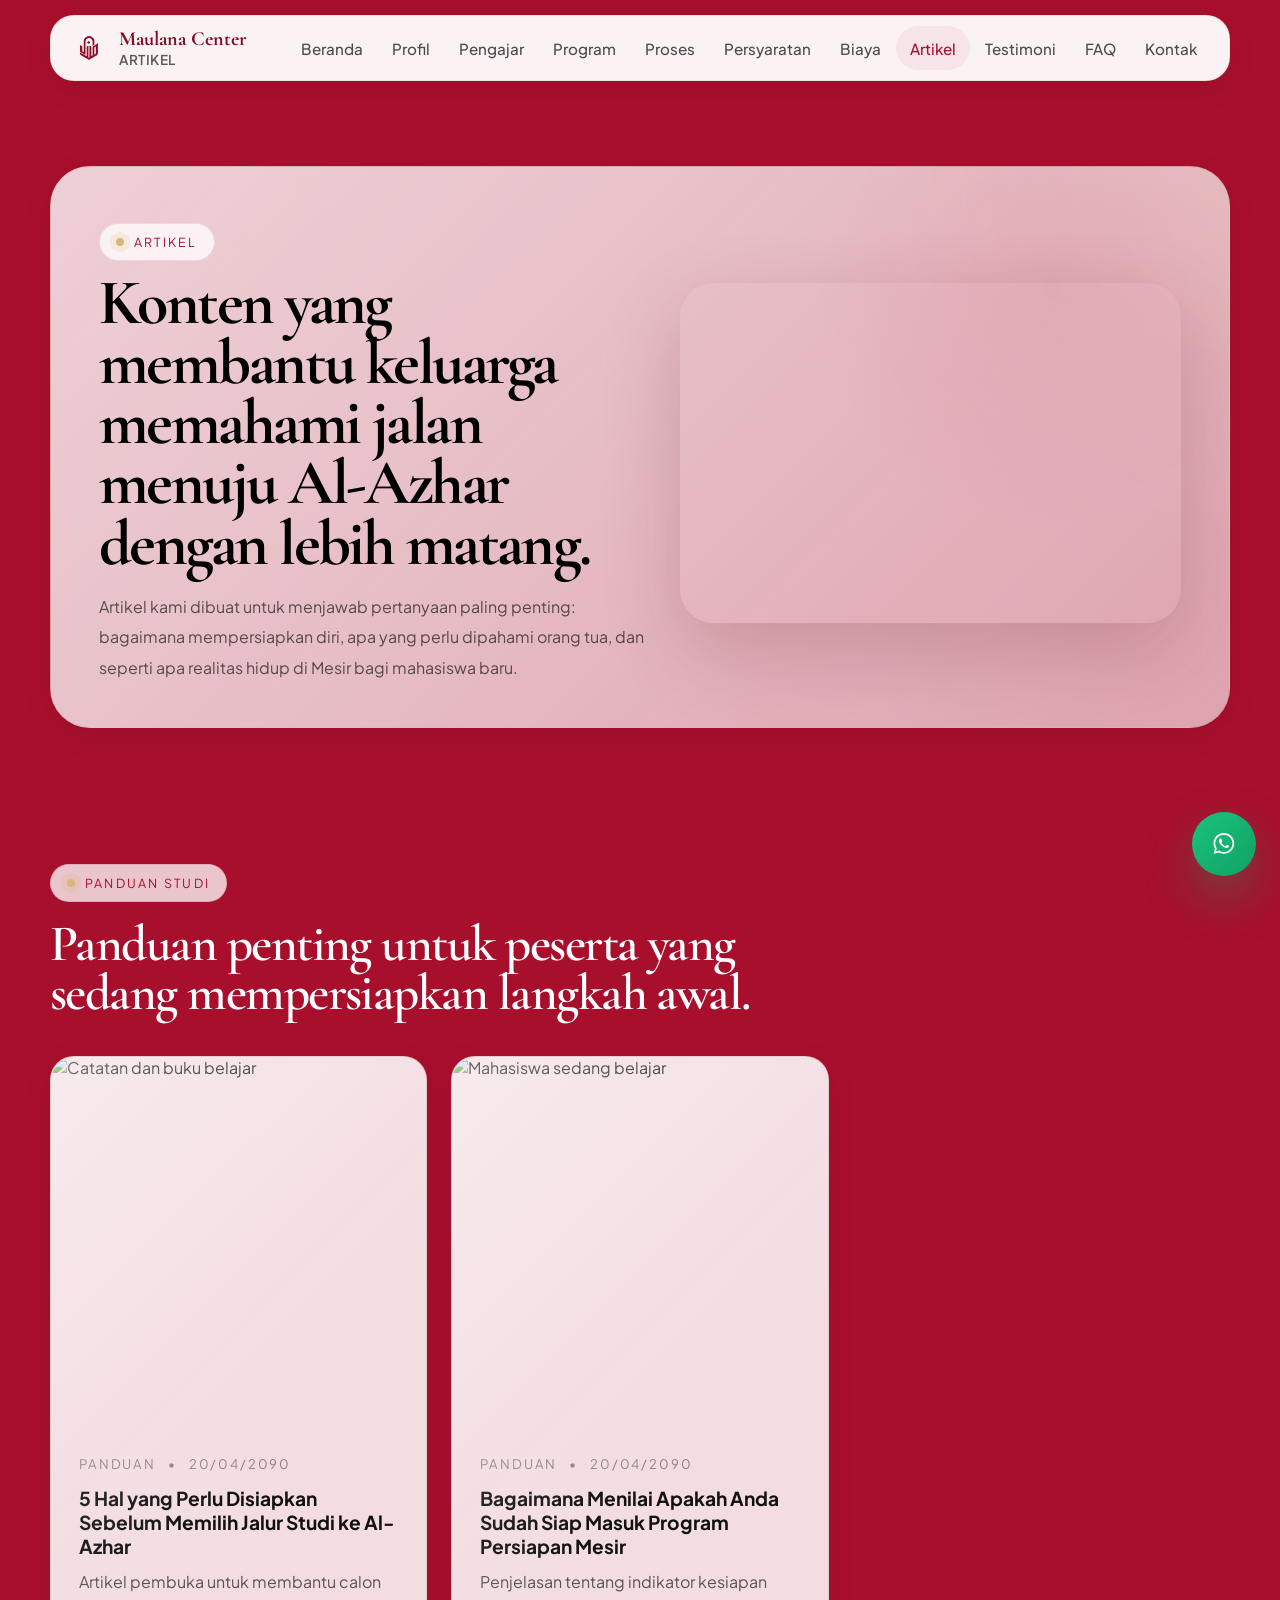
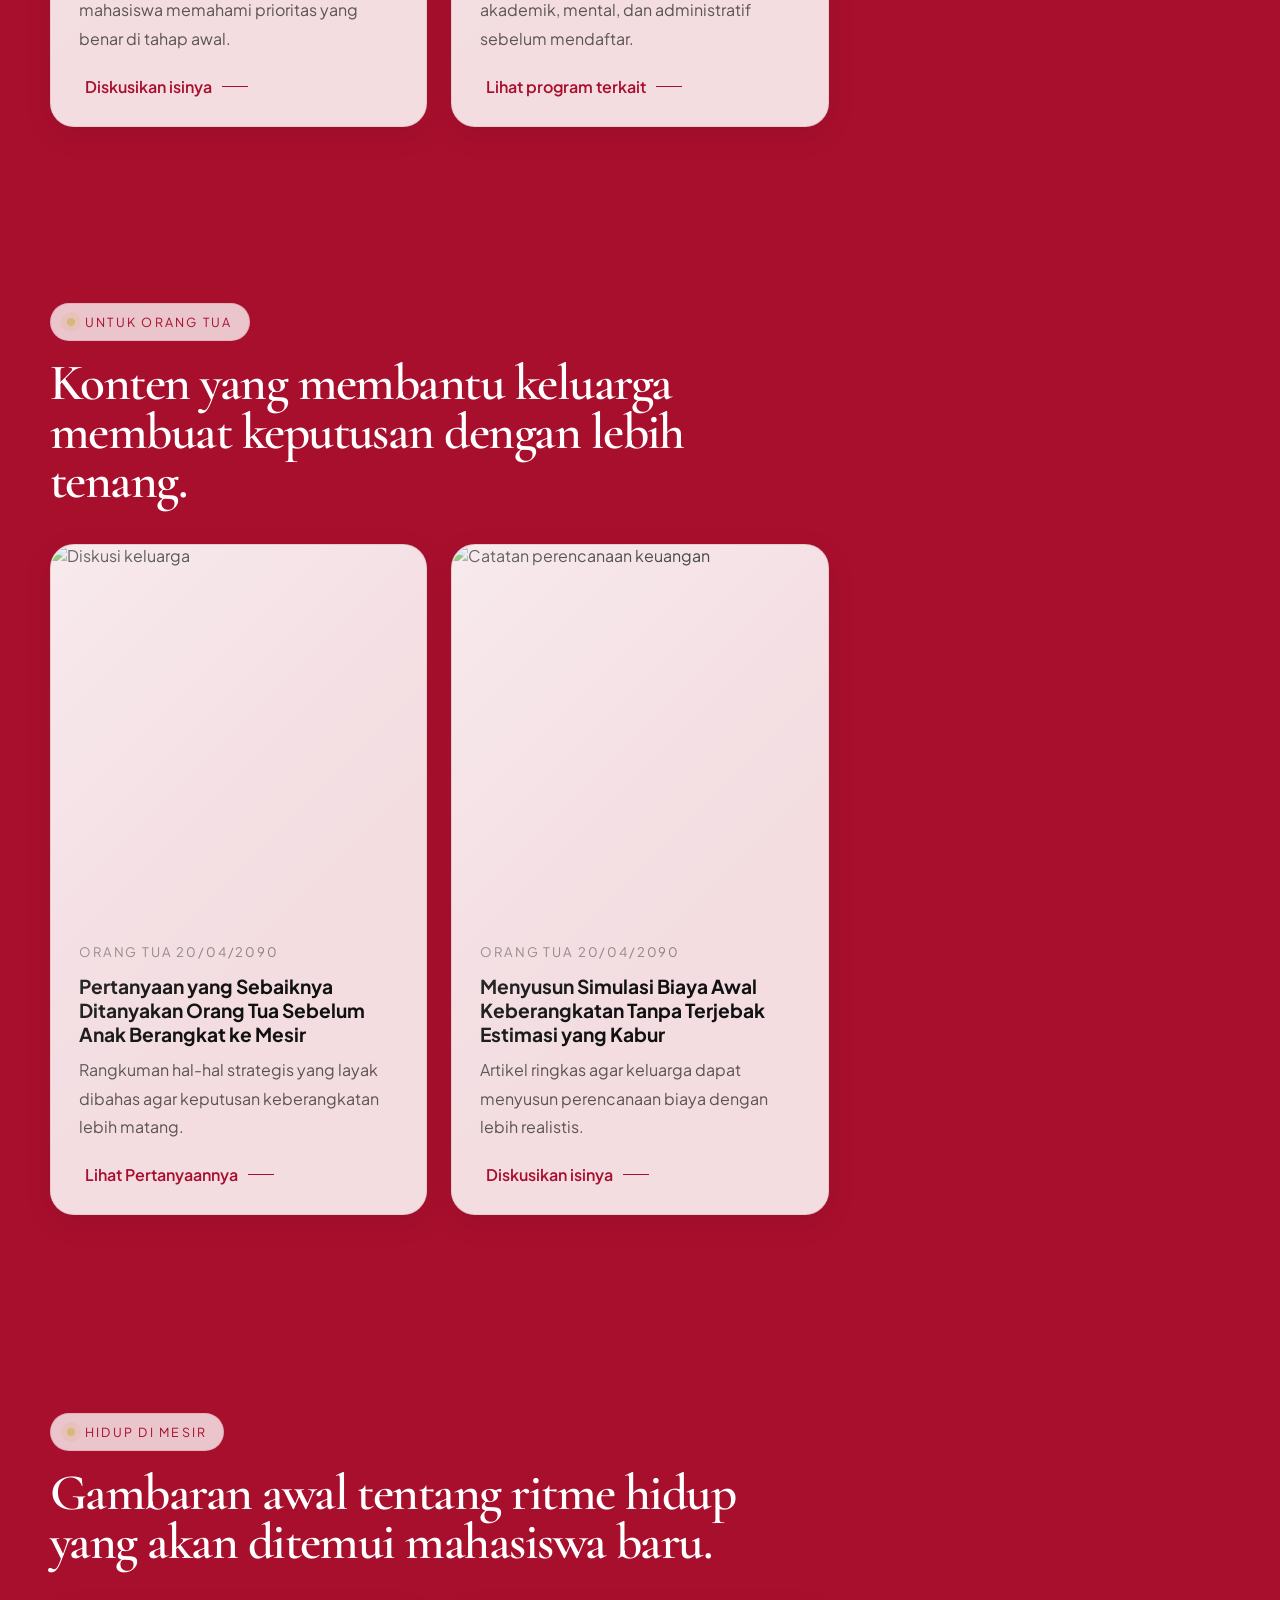
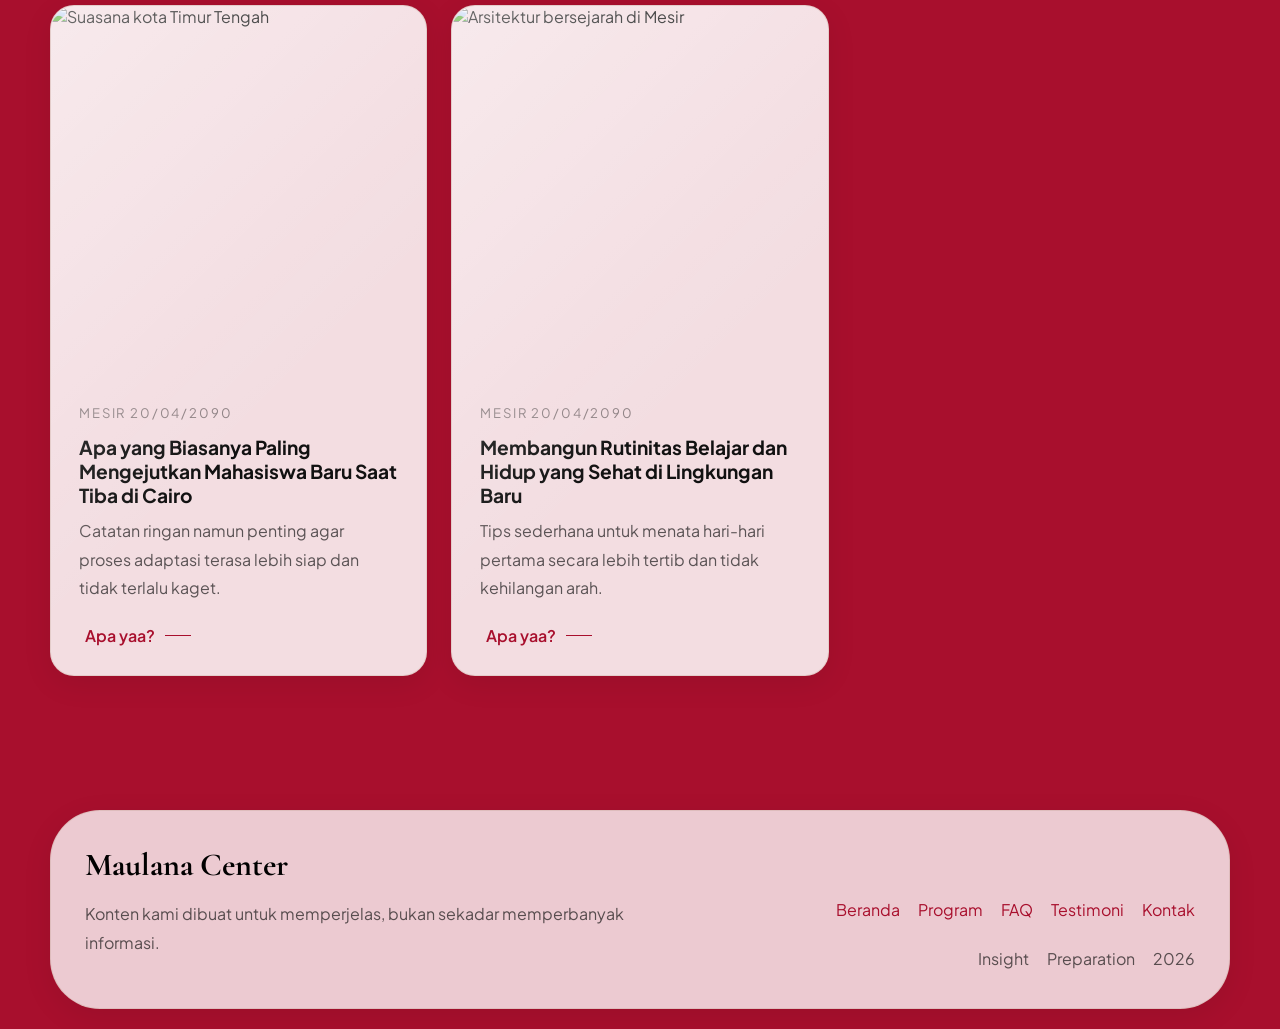
==== artikel/index.html @ cfd9fde7 "Add files via upload" ====
<!DOCTYPE html>
<html lang="id">

<head>
  <meta charset="UTF-8" />
  <meta name="viewport" content="width=device-width, initial-scale=1.0" />

  <base href="../" />

  <title>Artikel | Maulana Center</title>
  <meta property="og:image" content="https://maulanacenter.web.id/aset/ogimage.png">

  <link rel="icon" type="image/png" href="https://maulanacenter.web.id/favicon.png">

  <link rel="preconnect" href="https://fonts.googleapis.com" />
  <link rel="preconnect" href="https://fonts.gstatic.com" crossorigin />

  <link
    href="https://fonts.googleapis.com/css2?family=Cormorant+Garamond:wght@500;600;700&amp;family=Plus+Jakarta+Sans:wght@400;500;600;700;800&amp;display=swap"
    rel="stylesheet" />
  <link rel="stylesheet" href="style.css" />

  <script src="script.js" defer></script>
</head>

<body class="is-loading">

  <div class="ambient-grid" aria-hidden="true"></div>

  <div class="page-wrap">
    <div data-navbar></div>
    <main>
      <section class="page-hero">
        <div class="page-hero-panel scroll-reveal"
          style="--page-hero-image: url('https://images.unsplash.com/photo-1516979187457-637abb4f9353?auto=format&amp;fit=crop&amp;w=1600&amp;q=80');">
          <div class="page-hero-grid">
            <div class="page-hero-copy">
              <span class="section-label">Artikel</span>
              <h1>Konten yang membantu keluarga memahami jalan menuju Al-Azhar dengan lebih matang.</h1>
              <p>
                Artikel kami dibuat untuk menjawab pertanyaan paling penting: bagaimana mempersiapkan diri, apa yang
                perlu dipahami orang tua, dan seperti apa realitas hidup di Mesir bagi mahasiswa baru.
              </p>
            </div>
            <div class="page-hero-visual"></div>
          </div>
        </div>
      </section>

      <section class="section section--compact" id="panduan">
        <div class="container">
          <div class="section-head scroll-reveal">
            <span class="section-label">Panduan Studi</span>
            <h2>Panduan penting untuk peserta yang sedang mempersiapkan langkah awal.</h2>
          </div>
          <div class="article-grid">




            <!-- Kartu Artikel 1 -->
            <article class="article-card scroll-reveal">
              <div class="article-cover">
                <img
                  src="https://images.unsplash.com/photo-1455390582262-044cdead277a?auto=format&amp;fit=crop&amp;w=1200&amp;q=80"
                  alt="Catatan dan buku belajar" loading="eager" decoding="async" />
              </div>
              <div class="article-meta"><span>Panduan</span><span>&bull;</span><span>20/04/2090</span></div>
              <h3>5 Hal yang Perlu Disiapkan Sebelum Memilih Jalur Studi ke Al-Azhar</h3>
              <p>Artikel pembuka untuk membantu calon mahasiswa memahami prioritas yang benar di tahap awal.</p>
              <button class="button-inline modal-trigger" data-target="modal-1">Diskusikan isinya</button>
            </article>


            <div class="modal-overlay" id="modal-1" aria-hidden="true">
              <div class="modal-container">
                <!-- SVG Icon membuat presisi X menjadi sempurna di tengah -->
                <button class="modal-close" aria-label="Tutup">
                  <svg viewBox="0 0 24 24" fill="none" stroke="currentColor" stroke-linecap="round"
                    stroke-linejoin="round">
                    <line x1="18" y1="6" x2="6" y2="18"></line>
                    <line x1="6" y1="6" x2="18" y2="18"></line>
                  </svg>
                </button>

                <div class="modal-body">
                  <!-- Container untuk mencegah overlap antara tombol close dan teks -->
                  <div style="padding-right: 48px; margin-bottom: 24px;">
                    <div class="article-meta"
                      style="color: var(--color-primary); margin-bottom: 8px; font-weight: 600;">
                      <span>Artikel 1</span><span>&bull;</span><span>20/04/2090</span>
                    </div>
                    <h2 style="margin: 0; line-height: 1.2;">5 Hal yang Perlu Disiapkan Sebelum Memilih Jalur Studi ke
                      Al-Azhar</h2>
                  </div>

                  <img
                    src="https://images.unsplash.com/photo-1455390582262-044cdead277a?auto=format&fit=crop&w=1200&q=80"
                    alt="Catatan belajar" />

                  <div class="modal-content-text">
                    <p>Di sini kamu bisa menuliskan isi lengkap atau full dari artikel pertama. Penjelasan mendetail
                      tentang
                      prioritas awal, dokumen yang dibutuhkan, dan kesiapan mental bisa dijabarkan dalam beberapa
                      paragraf.</p>
                    <p>Tambahkan paragraf kedua atau elemen lain seperti list (bullet points) jika artikelnya panjang
                      agar pembaca
                      lebih mudah memahaminya. Di sini kamu bisa menuliskan isi lengkap atau full dari artikel pertama.
                      Penjelasan
                      mendetail tentang
                      prioritas awal, dokumen yang dibutuhkan, dan kesiapan mental bisa dijabarkan dalam beberapa
                      paragraf.Di sini
                      kamu bisa menuliskan isi lengkap atau full dari artikel pertama. Penjelasan mendetail tentang
                      prioritas awal, dokumen yang dibutuhkan, dan kesiapan mental bisa dijabarkan dalam beberapa
                      paragraf.Di sini
                      kamu bisa menuliskan isi lengkap atau full dari artikel pertama. Penjelasan mendetail tentang
                      prioritas awal, dokumen yang dibutuhkan, dan kesiapan mental bisa dijabarkan dalam beberapa
                      paragraf.</p>
                    <p>Tambahan teks panjang agar modal bisa discroll dan membuktikan tombol close tetap di tempatnya.
                      Lorem ipsum dolor sit amet, consectetur adipiscing elit. Aliquam nec efficitur turpis. Fusce eget
                      lacus blandit, efficitur sapien ut, malesuada lorem. Suspendisse eleifend id tellus eu
                      pellentesque. Praesent feugiat accumsan hendrerit.</p>
                    <p>Pellentesque id nunc sit amet dui maximus varius sit amet non lorem. Fusce eleifend felis et nunc
                      viverra, vitae sodales felis vestibulum. Ut rhoncus purus est, ut bibendum est dignissim in. Donec
                      vulputate tortor in justo volutpat euismod. Aliquam sit amet quam ex.</p>
                  </div>
                </div>
              </div>
            </div>
            <!-- Penutup Artikel 1 -->

            <!-- Artikel 2 -->
            <article class="article-card scroll-reveal">
              <div class="article-cover">
                <img
                  src="https://images.unsplash.com/photo-1503676260728-1c00da094a0b?auto=format&amp;fit=crop&amp;w=1200&amp;q=80"
                  alt="Mahasiswa sedang belajar" loading="lazy" decoding="async" />
              </div>
              <div class="article-meta"><span>Panduan</span><span>&bull;</span><span>20/04/2090</span></div>
              <h3>Bagaimana Menilai Apakah Anda Sudah Siap Masuk Program Persiapan Mesir</h3>
              <p>Penjelasan tentang indikator kesiapan akademik, mental, dan administratif sebelum mendaftar.</p>
              <button class="button-inline modal-trigger" data-target="modal-2">Lihat program terkait</button>
            </article>

            <!-- Popup/Modal diletakkan tepat setelah </article> sesuai instruksi -->
            <div class="modal-overlay" id="modal-2" aria-hidden="true">
              <div class="modal-container">
                <!-- SVG Icon -->
                <button class="modal-close" aria-label="Tutup">
                  <svg viewBox="0 0 24 24" fill="none" stroke="currentColor" stroke-linecap="round"
                    stroke-linejoin="round">
                    <line x1="18" y1="6" x2="6" y2="18"></line>
                    <line x1="6" y1="6" x2="18" y2="18"></line>
                  </svg>
                </button>
                <div class="modal-body">
                  <div style="padding-right: 48px; margin-bottom: 24px;">
                    <div class="article-meta"
                      style="color: var(--color-primary); margin-bottom: 8px; font-weight: 600;">
                      <span>Artikel 2</span><span>&bull;</span><span>20/04/2090</span>
                    </div>
                    <h2 style="margin: 0; line-height: 1.2;">Bagaimana Menilai Apakah Anda Sudah Siap Masuk Program
                      Persiapan Mesir</h2>
                  </div>

                  <img
                    src="https://images.unsplash.com/photo-1503676260728-1c00da094a0b?auto=format&fit=crop&w=1200&q=80"
                    alt="Mahasiswa" />

                  <div class="modal-content-text">
                    <p>Isi artikel lengkap untuk artikel kedua. Jelaskan indikator akademik dan lain-lain di sini.</p>
                  </div>
                </div>
              </div>
            </div>

          </div>
        </div>
      </section>

      <section class="section section--compact" id="orang-tua">
        <div class="container">
          <div class="section-head scroll-reveal">
            <span class="section-label">Untuk Orang Tua</span>
            <h2>Konten yang membantu keluarga membuat keputusan dengan lebih tenang.</h2>
          </div>
          <div class="article-grid">
            <article class="article-card scroll-reveal">
              <div class="article-cover">
                <img
                  src="https://images.unsplash.com/photo-1517048676732-d65bc937f952?auto=format&amp;fit=crop&amp;w=1200&amp;q=80"
                  alt="Diskusi keluarga" loading="lazy" decoding="async" />
              </div>
              <div class="article-meta"><span>Orang Tua 20/04/2090</span><span></span><span></span></div>
              <h3>Pertanyaan yang Sebaiknya Ditanyakan Orang Tua Sebelum Anak Berangkat ke Mesir</h3>
              <p>Rangkuman hal-hal strategis yang layak dibahas agar keputusan keberangkatan lebih matang.</p>
              <button class="button-inline modal-trigger" data-target="modal-3">Lihat Pertanyaannya</button>
            </article>

            <div class="modal-overlay" id="modal-3" aria-hidden="true">
              <div class="modal-container">
                <!-- SVG Icon membuat presisi X menjadi sempurna di tengah -->
                <button class="modal-close" aria-label="Tutup">
                  <svg viewBox="0 0 24 24" fill="none" stroke="currentColor" stroke-linecap="round"
                    stroke-linejoin="round">
                    <line x1="18" y1="6" x2="6" y2="18"></line>
                    <line x1="6" y1="6" x2="18" y2="18"></line>
                  </svg>
                </button>

                <div class="modal-body">
                  <!-- Container untuk mencegah overlap antara tombol close dan teks -->
                  <div style="padding-right: 48px; margin-bottom: 24px;">
                    <div class="article-meta"
                      style="color: var(--color-primary); margin-bottom: 8px; font-weight: 600;">
                      <span>Artikel 3</span><span>&bull;</span><span>20/04/2090</span>
                    </div>
                    <h2 style="margin: 0; line-height: 1.2;">5 Hal yang Perlu Disiapkan Sebelum Memilih Jalur Studi ke
                      Al-Azhar</h2>
                  </div>

                  <img
                    src="https://images.unsplash.com/photo-1455390582262-044cdead277a?auto=format&fit=crop&w=1200&q=80"
                    alt="Catatan belajar" />

                  <div class="modal-content-text">
                    <p>Di sini kamu bisa menuliskan isi lengkap atau full dari artikel pertama. Penjelasan mendetail
                      tentang
                      prioritas awal, dokumen yang dibutuhkan, dan kesiapan mental bisa dijabarkan dalam beberapa
                      paragraf.</p>
                    <p>Tambahkan paragraf kedua atau elemen lain seperti list (bullet points) jika artikelnya panjang
                      agar pembaca
                      lebih mudah memahaminya. Di sini kamu bisa menuliskan isi lengkap atau full dari artikel pertama.
                      Penjelasan
                      mendetail tentang
                      prioritas awal, dokumen yang dibutuhkan, dan kesiapan mental bisa dijabarkan dalam beberapa
                      paragraf.Di sini
                      kamu bisa menuliskan isi lengkap atau full dari artikel pertama. Penjelasan mendetail tentang
                      prioritas awal, dokumen yang dibutuhkan, dan kesiapan mental bisa dijabarkan dalam beberapa
                      paragraf.Di sini
                      kamu bisa menuliskan isi lengkap atau full dari artikel pertama. Penjelasan mendetail tentang
                      prioritas awal, dokumen yang dibutuhkan, dan kesiapan mental bisa dijabarkan dalam beberapa
                      paragraf.</p>
                    <p>Tambahan teks panjang agar modal bisa discroll dan membuktikan tombol close tetap di tempatnya.
                      Lorem ipsum dolor sit amet, consectetur adipiscing elit. Aliquam nec efficitur turpis. Fusce eget
                      lacus blandit, efficitur sapien ut, malesuada lorem. Suspendisse eleifend id tellus eu
                      pellentesque. Praesent feugiat accumsan hendrerit.</p>
                    <p>Pellentesque id nunc sit amet dui maximus varius sit amet non lorem. Fusce eleifend felis et nunc
                      viverra, vitae sodales felis vestibulum. Ut rhoncus purus est, ut bibendum est dignissim in. Donec
                      vulputate tortor in justo volutpat euismod. Aliquam sit amet quam ex.</p>
                  </div>
                </div>
              </div>
            </div>
            <!-- Penutup Artikel 3 -->


            <!-- Artikel 4 -->
            <article class="article-card scroll-reveal">
              <div class="article-cover">
                <img
                  src="https://images.unsplash.com/photo-1517457373958-b7bdd4587205?auto=format&amp;fit=crop&amp;w=1200&amp;q=80"
                  alt="Catatan perencanaan keuangan" loading="lazy" decoding="async" />
              </div>
              <div class="article-meta"><span>Orang Tua 20/04/2090</span><span></span><span></span></div>
              <h3>Menyusun Simulasi Biaya Awal Keberangkatan Tanpa Terjebak Estimasi yang Kabur</h3>
              <p>Artikel ringkas agar keluarga dapat menyusun perencanaan biaya dengan lebih realistis.</p>
              <button class="button-inline modal-trigger" data-target="modal-4">Diskusikan isinya</button>
            </article>
            <div class="modal-overlay" id="modal-4" aria-hidden="true">
              <div class="modal-container">
                <!-- SVG Icon membuat presisi X menjadi sempurna di tengah -->
                <button class="modal-close" aria-label="Tutup">
                  <svg viewBox="0 0 24 24" fill="none" stroke="currentColor" stroke-linecap="round"
                    stroke-linejoin="round">
                    <line x1="18" y1="6" x2="6" y2="18"></line>
                    <line x1="6" y1="6" x2="18" y2="18"></line>
                  </svg>
                </button>

                <div class="modal-body">
                  <!-- Container untuk mencegah overlap antara tombol close dan teks -->
                  <div style="padding-right: 48px; margin-bottom: 24px;">
                    <div class="article-meta"
                      style="color: var(--color-primary); margin-bottom: 8px; font-weight: 600;">
                      <span>Artikel 4</span><span>&bull;</span><span>20/04/2090</span>
                    </div>
                    <h2 style="margin: 0; line-height: 1.2;">5 Hal yang Perlu Disiapkan Sebelum Memilih Jalur Studi ke
                      Al-Azhar</h2>
                  </div>

                  <img
                    src="https://images.unsplash.com/photo-1455390582262-044cdead277a?auto=format&fit=crop&w=1200&q=80"
                    alt="Catatan belajar" />

                  <div class="modal-content-text">
                    <p>Di sini kamu bisa menuliskan isi lengkap atau full dari artikel pertama. Penjelasan mendetail
                      tentang
                      prioritas awal, dokumen yang dibutuhkan, dan kesiapan mental bisa dijabarkan dalam beberapa
                      paragraf.</p>
                    <p>Tambahkan paragraf kedua atau elemen lain seperti list (bullet points) jika artikelnya panjang
                      agar pembaca
                      lebih mudah memahaminya. Di sini kamu bisa menuliskan isi lengkap atau full dari artikel pertama.
                      Penjelasan
                      mendetail tentang
                      prioritas awal, dokumen yang dibutuhkan, dan kesiapan mental bisa dijabarkan dalam beberapa
                      paragraf.Di sini
                      kamu bisa menuliskan isi lengkap atau full dari artikel pertama. Penjelasan mendetail tentang
                      prioritas awal, dokumen yang dibutuhkan, dan kesiapan mental bisa dijabarkan dalam beberapa
                      paragraf.Di sini
                      kamu bisa menuliskan isi lengkap atau full dari artikel pertama. Penjelasan mendetail tentang
                      prioritas awal, dokumen yang dibutuhkan, dan kesiapan mental bisa dijabarkan dalam beberapa
                      paragraf.</p>
                    <p>Tambahan teks panjang agar modal bisa discroll dan membuktikan tombol close tetap di tempatnya.
                      Lorem ipsum dolor sit amet, consectetur adipiscing elit. Aliquam nec efficitur turpis. Fusce eget
                      lacus blandit, efficitur sapien ut, malesuada lorem. Suspendisse eleifend id tellus eu
                      pellentesque. Praesent feugiat accumsan hendrerit.</p>
                    <p>Pellentesque id nunc sit amet dui maximus varius sit amet non lorem. Fusce eleifend felis et nunc
                      viverra, vitae sodales felis vestibulum. Ut rhoncus purus est, ut bibendum est dignissim in. Donec
                      vulputate tortor in justo volutpat euismod. Aliquam sit amet quam ex.</p>
                  </div>
                </div>
              </div>
            </div>

            <!-- Penutup Artikel 4 -->

          </div>
        </div>
      </section>

      <section class="section" id="mesir">
        <div class="container">
          <div class="section-head scroll-reveal">
            <span class="section-label">Hidup di Mesir</span>
            <h2>Gambaran awal tentang ritme hidup yang akan ditemui mahasiswa baru.</h2>
          </div>
          <div class="article-grid">
            <article class="article-card scroll-reveal">
              <div class="article-cover">
                <img
                  src="https://images.unsplash.com/photo-1500530855697-b586d89ba3ee?auto=format&amp;fit=crop&amp;w=1200&amp;q=80"
                  alt="Suasana kota Timur Tengah" loading="lazy" decoding="async" />
              </div>
              <div class="article-meta"><span>Mesir 20/04/2090</span><span></span><span></span></div>
              <h3>Apa yang Biasanya Paling Mengejutkan Mahasiswa Baru Saat Tiba di Cairo</h3>
              <p>Catatan ringan namun penting agar proses adaptasi terasa lebih siap dan tidak terlalu kaget.</p>
              <button class="button-inline modal-trigger" data-target="modal-5">Apa yaa?</button>
            </article>
            <div class="modal-overlay" id="modal-5" aria-hidden="true">
              <div class="modal-container">
                <!-- SVG Icon membuat presisi X menjadi sempurna di tengah -->
                <button class="modal-close" aria-label="Tutup">
                  <svg viewBox="0 0 24 24" fill="none" stroke="currentColor" stroke-linecap="round"
                    stroke-linejoin="round">
                    <line x1="18" y1="6" x2="6" y2="18"></line>
                    <line x1="6" y1="6" x2="18" y2="18"></line>
                  </svg>
                </button>

                <div class="modal-body">
                  <!-- Container untuk mencegah overlap antara tombol close dan teks -->
                  <div style="padding-right: 48px; margin-bottom: 24px;">
                    <div class="article-meta"
                      style="color: var(--color-primary); margin-bottom: 8px; font-weight: 600;">
                      <span>Artikel 5</span><span>&bull;</span><span>20/04/2090</span>
                    </div>
                    <h2 style="margin: 0; line-height: 1.2;">5 Hal yang Perlu Disiapkan Sebelum Memilih Jalur Studi ke
                      Al-Azhar</h2>
                  </div>

                  <img
                    src="https://images.unsplash.com/photo-1455390582262-044cdead277a?auto=format&fit=crop&w=1200&q=80"
                    alt="Catatan belajar" />

                  <div class="modal-content-text">
                    <p>Di sini kamu bisa menuliskan isi lengkap atau full dari artikel pertama. Penjelasan mendetail
                      tentang
                      prioritas awal, dokumen yang dibutuhkan, dan kesiapan mental bisa dijabarkan dalam beberapa
                      paragraf.</p>
                    <p>Tambahkan paragraf kedua atau elemen lain seperti list (bullet points) jika artikelnya panjang
                      agar pembaca
                      lebih mudah memahaminya. Di sini kamu bisa menuliskan isi lengkap atau full dari artikel pertama.
                      Penjelasan
                      mendetail tentang
                      prioritas awal, dokumen yang dibutuhkan, dan kesiapan mental bisa dijabarkan dalam beberapa
                      paragraf.Di sini
                      kamu bisa menuliskan isi lengkap atau full dari artikel pertama. Penjelasan mendetail tentang
                      prioritas awal, dokumen yang dibutuhkan, dan kesiapan mental bisa dijabarkan dalam beberapa
                      paragraf.Di sini
                      kamu bisa menuliskan isi lengkap atau full dari artikel pertama. Penjelasan mendetail tentang
                      prioritas awal, dokumen yang dibutuhkan, dan kesiapan mental bisa dijabarkan dalam beberapa
                      paragraf.</p>
                    <p>Tambahan teks panjang agar modal bisa discroll dan membuktikan tombol close tetap di tempatnya.
                      Lorem ipsum dolor sit amet, consectetur adipiscing elit. Aliquam nec efficitur turpis. Fusce eget
                      lacus blandit, efficitur sapien ut, malesuada lorem. Suspendisse eleifend id tellus eu
                      pellentesque. Praesent feugiat accumsan hendrerit.</p>
                    <p>Pellentesque id nunc sit amet dui maximus varius sit amet non lorem. Fusce eleifend felis et nunc
                      viverra, vitae sodales felis vestibulum. Ut rhoncus purus est, ut bibendum est dignissim in. Donec
                      vulputate tortor in justo volutpat euismod. Aliquam sit amet quam ex.</p>
                  </div>
                </div>
              </div>
            </div>



            <article class="article-card scroll-reveal">
              <div class="article-cover">
                <img
                  src="https://images.unsplash.com/photo-1516302752625-fcc3c50ae61f?auto=format&amp;fit=crop&amp;w=1200&amp;q=80"
                  alt="Arsitektur bersejarah di Mesir" loading="lazy" decoding="async" />
              </div>
              <div class="article-meta"><span>Mesir 20/04/2090</span><span></span><span></span></div>
              <h3>Membangun Rutinitas Belajar dan Hidup yang Sehat di Lingkungan Baru</h3>
              <p>Tips sederhana untuk menata hari-hari pertama secara lebih tertib dan tidak kehilangan arah.</p>
              <button class="button-inline modal-trigger" data-target="modal-6">Apa yaa?</button>
            </article>
            <div class="modal-overlay" id="modal-6" aria-hidden="true">
              <div class="modal-container">
                <!-- SVG Icon membuat presisi X menjadi sempurna di tengah -->
                <button class="modal-close" aria-label="Tutup">
                  <svg viewBox="0 0 24 24" fill="none" stroke="currentColor" stroke-linecap="round"
                    stroke-linejoin="round">
                    <line x1="18" y1="6" x2="6" y2="18"></line>
                    <line x1="6" y1="6" x2="18" y2="18"></line>
                  </svg>
                </button>

                <div class="modal-body">
                  <!-- Container untuk mencegah overlap antara tombol close dan teks -->
                  <div style="padding-right: 48px; margin-bottom: 24px;">
                    <div class="article-meta"
                      style="color: var(--color-primary); margin-bottom: 8px; font-weight: 600;">
                      <span>Artikel 6</span><span>&bull;</span><span>20/04/2090</span>
                    </div>
                    <h2 style="margin: 0; line-height: 1.2;">5 Hal yang Perlu Disiapkan Sebelum Memilih Jalur Studi ke
                      Al-Azhar</h2>
                  </div>

                  <img
                    src="https://images.unsplash.com/photo-1455390582262-044cdead277a?auto=format&fit=crop&w=1200&q=80"
                    alt="Catatan belajar" />

                  <div class="modal-content-text">
                    <p>Di sini kamu bisa menuliskan isi lengkap atau full dari artikel pertama. Penjelasan mendetail
                      tentang
                      prioritas awal, dokumen yang dibutuhkan, dan kesiapan mental bisa dijabarkan dalam beberapa
                      paragraf.</p>
                    <p>Tambahkan paragraf kedua atau elemen lain seperti list (bullet points) jika artikelnya panjang
                      agar pembaca
                      lebih mudah memahaminya. Di sini kamu bisa menuliskan isi lengkap atau full dari artikel pertama.
                      Penjelasan
                      mendetail tentang
                      prioritas awal, dokumen yang dibutuhkan, dan kesiapan mental bisa dijabarkan dalam beberapa
                      paragraf.Di sini
                      kamu bisa menuliskan isi lengkap atau full dari artikel pertama. Penjelasan mendetail tentang
                      prioritas awal, dokumen yang dibutuhkan, dan kesiapan mental bisa dijabarkan dalam beberapa
                      paragraf.Di sini
                      kamu bisa menuliskan isi lengkap atau full dari artikel pertama. Penjelasan mendetail tentang
                      prioritas awal, dokumen yang dibutuhkan, dan kesiapan mental bisa dijabarkan dalam beberapa
                      paragraf.</p>
                    <p>Tambahan teks panjang agar modal bisa discroll dan membuktikan tombol close tetap di tempatnya.
                      Lorem ipsum dolor sit amet, consectetur adipiscing elit. Aliquam nec efficitur turpis. Fusce eget
                      lacus blandit, efficitur sapien ut, malesuada lorem. Suspendisse eleifend id tellus eu
                      pellentesque. Praesent feugiat accumsan hendrerit.</p>
                    <p>Pellentesque id nunc sit amet dui maximus varius sit amet non lorem. Fusce eleifend felis et nunc
                      viverra, vitae sodales felis vestibulum. Ut rhoncus purus est, ut bibendum est dignissim in. Donec
                      vulputate tortor in justo volutpat euismod. Aliquam sit amet quam ex.</p>
                  </div>
                </div>
              </div>
            </div>
          </div>
        </div>
      </section>
    </main>

    <footer class="footer">
      <div class="footer-shell">
        <div class="footer-brand">
          <h3>Maulana Center</h3>
          <p>Konten kami dibuat untuk memperjelas, bukan sekadar memperbanyak informasi.</p>
        </div>
        <div>
          <div class="footer-links">
            <a href="./" style="color: #a80f2d;">Beranda </a>
            <a href="program/" style="color: #a80f2d;">Program</a>
            <a href="faq/" style="color: #a80f2d;">FAQ</a>
            <a href="testimoni/" style="color: #a80f2d;">Testimoni</a>
            <a href="kontak/" style="color: #a80f2d;">Kontak</a>
          </div>
          <div class="footer-meta">
            <span>Insight</span>
            <span>Preparation</span>
            <span data-current-year></span>
          </div>
        </div>
      </div>
    </footer>
  </div>

  <a class="whatsapp-float" href="https://wa.me/6281522775390" target="_blank" rel="noreferrer"
    aria-label="Hubungi via WhatsApp">
    <svg viewBox="0 0 32 32" aria-hidden="true">
      <path
        d="M27.7 15.3c0 6.5-5.3 11.8-11.8 11.8-2.1 0-4-.5-5.8-1.5l-6 1.6 1.6-5.8A11.7 11.7 0 0 1 4 15.3C4 8.8 9.3 3.5 15.8 3.5s11.9 5.3 11.9 11.8Zm-11.9-9.9c-5.4 0-9.8 4.4-9.8 9.9 0 1.9.5 3.7 1.5 5.2l.2.3-.9 3.5 3.6-.9.3.2c1.5 1 3.2 1.5 5.1 1.5 5.4 0 9.9-4.4 9.9-9.8 0-5.5-4.5-9.9-9.9-9.9Zm5.8 12.6c-.3-.2-1.8-.9-2-.9-.3-.1-.5-.2-.7.2s-.8.9-.9 1.1c-.2.2-.4.2-.7.1-.3-.2-1.3-.5-2.5-1.6a9.4 9.4 0 0 1-1.7-2.2c-.2-.3 0-.5.1-.7.1-.1.3-.4.5-.5.2-.2.2-.3.3-.5s0-.4 0-.5c-.1-.2-.7-1.7-.9-2.3-.2-.6-.4-.5-.7-.5h-.6c-.2 0-.5.1-.7.4-.2.3-1 1-.9 2.4 0 1.4 1 2.7 1.1 2.9.1.2 2 3 4.8 4.3.7.3 1.2.5 1.6.6.7.2 1.3.2 1.8.1.6-.1 1.8-.7 2-1.4.3-.7.3-1.3.2-1.4-.1-.1-.3-.2-.6-.3Z">
      </path>
    </svg>
  </a>

</body>

</html>
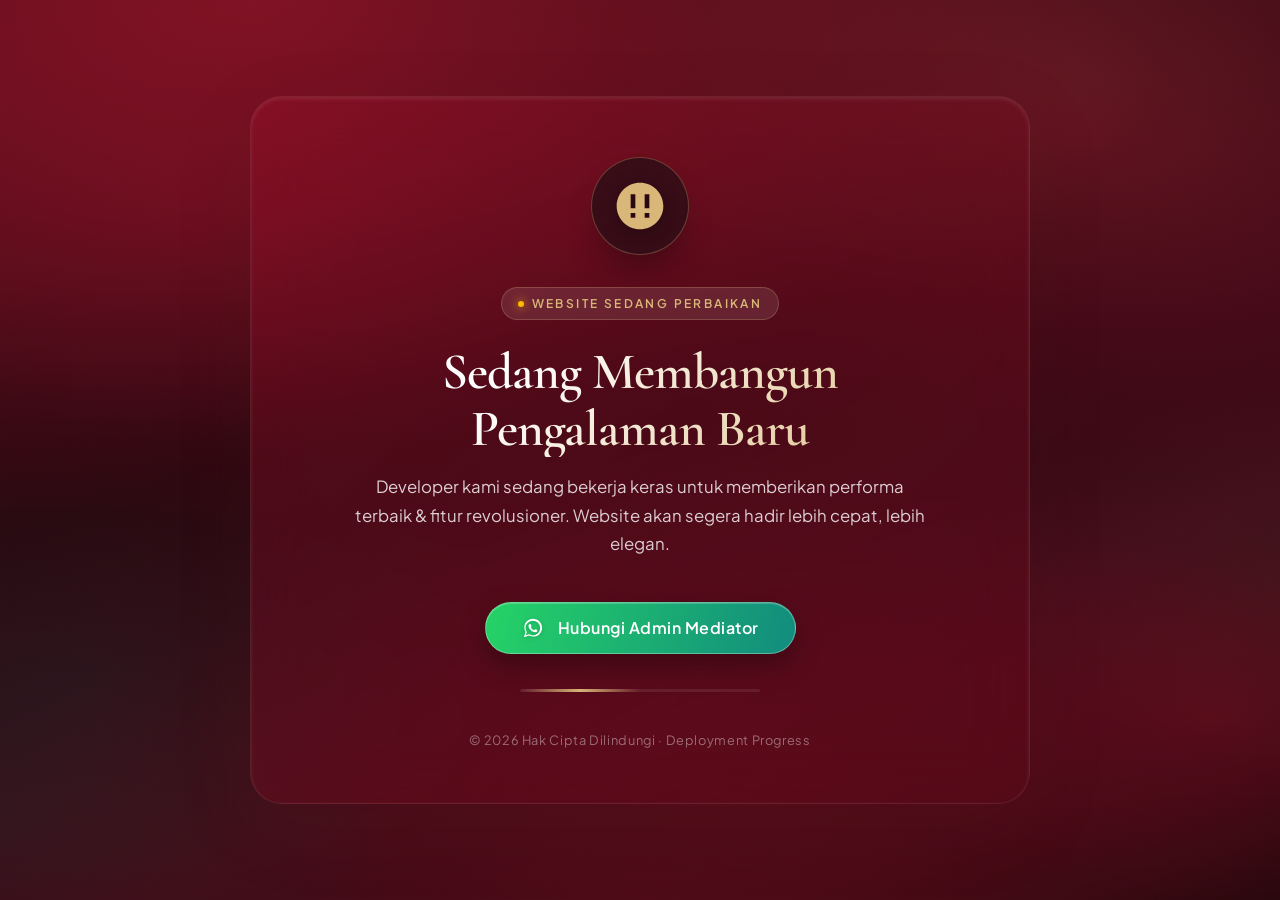
==== commit 6aee7d7b: "Add files via upload" ====
--- a/artikel/index.html
+++ b/artikel/index.html
@@ -2,513 +2,398 @@
 <html lang="id">
 
 <head>
-  <meta charset="UTF-8" />
-  <meta name="viewport" content="width=device-width, initial-scale=1.0" />
-
-  <base href="../" />
-
-  <title>Artikel | Maulana Center</title>
-  <meta property="og:image" content="https://maulanacenter.web.id/aset/ogimage.png">
-
-  <link rel="icon" type="image/png" href="https://maulanacenter.web.id/favicon.png">
-
-  <link rel="preconnect" href="https://fonts.googleapis.com" />
-  <link rel="preconnect" href="https://fonts.gstatic.com" crossorigin />
-
+  <meta charset="UTF-8">
+  <meta name="viewport" content="width=device-width, initial-scale=1.0, user-scalable=no">
+  <meta name="google" content="notranslate" />
+  <title>Under Construction | Developer at Work</title>
+
+  <link rel="preconnect" href="https://fonts.googleapis.com">
+  <link rel="preconnect" href="https://fonts.gstatic.com" crossorigin>
   <link
-    href="https://fonts.googleapis.com/css2?family=Cormorant+Garamond:wght@500;600;700&amp;family=Plus+Jakarta+Sans:wght@400;500;600;700;800&amp;display=swap"
-    rel="stylesheet" />
-  <link rel="stylesheet" href="style.css" />
-
-  <script src="script.js" defer></script>
+    href="https://fonts.googleapis.com/css2?family=Cormorant+Garamond:ital,wght@0,600;0,700;1,600&family=Plus+Jakarta+Sans:wght@500;600;700&display=swap"
+    rel="stylesheet">
+
+  <style>
+    /* ── VARIABEL DAN THEME WARNA ── */
+    :root {
+      --color-bg: #fbf8f1;
+      --color-surface: rgba(255, 255, 255, 0.82);
+      --color-surface-strong: #ffffff;
+      --color-surface-muted: #f4ede2;
+      --color-border: rgba(125, 90, 40, 0.14);
+      --color-text: #ffffff;
+      --color-text-soft: rgba(255, 255, 255, 0.8);
+      --color-primary: #a80f2d;
+      --color-primary-deep: #7f0c23;
+      --color-secondary: #d9b778;
+      --color-emerald: #0f6d62;
+      --shadow-soft: 0 18px 60px rgba(54, 26, 17, 0.08);
+      --shadow-card: 0 24px 80px rgba(81, 35, 27, 0.12);
+      --radius-xl: 32px;
+      --radius-lg: 24px;
+      --font-body: "Plus Jakarta Sans", sans-serif;
+      --font-display: "Cormorant Garamond", serif;
+      --transition: 320ms cubic-bezier(0.22, 1, 0.36, 1);
+    }
+
+    * {
+      margin: 0;
+      padding: 0;
+      box-sizing: border-box;
+    }
+
+    body {
+      margin: 0;
+      padding: 0;
+      font-family: var(--font-body);
+      color: var(--color-text);
+      background-color: #3a0a14;
+      min-height: 100vh;
+      display: flex;
+      align-items: center;
+      justify-content: center;
+      overflow-x: hidden;
+      position: relative;
+    }
+
+    /* ── EFEK MESH GRADIENT ── */
+    body::before {
+      content: "";
+      position: fixed;
+      inset: 0;
+      z-index: -3;
+      background:
+        radial-gradient(ellipse 120% 80% at 20% 0%, rgba(144, 22, 42, 0.72) 0%, transparent 60%),
+        radial-gradient(ellipse 90% 70% at 85% 15%, rgba(127, 12, 35, 0.55) 0%, transparent 55%),
+        radial-gradient(ellipse 100% 60% at 50% 100%, rgba(74, 12, 22, 0.80) 0%, transparent 60%),
+        radial-gradient(ellipse 70% 50% at 5% 75%, rgba(15, 109, 98, 0.10) 0%, transparent 50%),
+        radial-gradient(ellipse 60% 40% at 95% 80%, rgba(168, 15, 45, 0.30) 0%, transparent 50%),
+        linear-gradient(160deg, #4a0c16 0%, #2a0810 40%, #3d0b18 70%, #1e0709 100%);
+    }
+
+    /* ── FLOATING BLOB DRIFT LAYER ── */
+    body::after {
+      content: "";
+      position: fixed;
+      inset: -20%;
+      width: 140%;
+      height: 140%;
+      z-index: -2;
+      background:
+        radial-gradient(ellipse 55% 40% at 25% 30%, rgba(168, 15, 45, 0.28) 0%, transparent 65%),
+        radial-gradient(ellipse 45% 35% at 75% 20%, rgba(217, 183, 120, 0.07) 0%, transparent 60%),
+        radial-gradient(ellipse 60% 45% at 60% 75%, rgba(127, 12, 35, 0.32) 0%, transparent 60%),
+        radial-gradient(ellipse 40% 30% at 15% 80%, rgba(15, 109, 98, 0.09) 0%, transparent 55%),
+        radial-gradient(ellipse 35% 28% at 88% 60%, rgba(217, 183, 120, 0.06) 0%, transparent 55%);
+      animation: blobDrift 28s ease-in-out infinite alternate;
+      pointer-events: none;
+    }
+
+    @keyframes blobDrift {
+      0% {
+        transform: translate(0%, 0%) scale(1);
+        opacity: 1;
+      }
+
+      50% {
+        transform: translate(-0.8%, 1.4%) scale(0.985);
+        opacity: 0.98;
+      }
+
+      100% {
+        transform: translate(0.6%, 1%) scale(0.99);
+        opacity: 1;
+      }
+    }
+
+    /* ── AMBIENT GRID LAYER ── */
+    .ambient-grid {
+      position: fixed;
+      inset: 0;
+      pointer-events: none;
+      z-index: -1;
+      opacity: 0.1;
+      background-image:
+        linear-gradient(rgba(217, 183, 120, 0.06) 1px, transparent 1px),
+        linear-gradient(90deg, rgba(217, 183, 120, 0.06) 1px, transparent 1px);
+      background-size: 72px 72px;
+    }
+
+    /* ── CONTAINER UTAMA ── */
+    .maintenance-panel {
+      max-width: 780px;
+      width: calc(100% - 40px);
+      text-align: center;
+      padding: 60px 40px 55px;
+      border-radius: var(--radius-xl);
+      background: linear-gradient(135deg, rgba(168, 15, 45, 0.28) 0%, rgba(93, 10, 24, 0.45) 100%);
+      box-shadow: var(--shadow-card), inset 0 2px 4px rgba(255, 255, 255, 0.1);
+      backdrop-filter: blur(32px);
+      -webkit-backdrop-filter: blur(32px);
+      border: 1px solid rgba(255, 255, 255, 0.08);
+      animation: panelPopIn 0.9s cubic-bezier(0.34, 1.2, 0.64, 1) forwards;
+      position: relative;
+      z-index: 1;
+    }
+
+    @keyframes panelPopIn {
+      from {
+        transform: scale(0.9) translateY(30px);
+        opacity: 0;
+      }
+
+      to {
+        transform: scale(1) translateY(0);
+        opacity: 1;
+      }
+    }
+
+    /* ── IKON DEVELOPER SEDERHANA ── */
+    .developer-icon {
+      margin-bottom: 32px;
+      display: flex;
+      justify-content: center;
+    }
+
+    .icon-circle {
+      background: rgba(25, 15, 20, 0.65);
+      backdrop-filter: blur(4px);
+      border-radius: 80px;
+      padding: 20px;
+      display: inline-flex;
+      align-items: center;
+      justify-content: center;
+      border: 1px solid rgba(217, 183, 120, 0.3);
+      box-shadow: 0 20px 35px -12px rgba(0, 0, 0, 0.4);
+    }
+
+    .icon-circle svg {
+      width: 56px;
+      height: 56px;
+      fill: var(--color-secondary);
+      filter: drop-shadow(0 2px 8px rgba(0, 0, 0, 0.3));
+    }
+
+    /* ── BADGE LABEL ── */
+    .status-label {
+      display: inline-flex;
+      align-items: center;
+      gap: 8px;
+      padding: 8px 16px;
+      border-radius: 999px;
+      background: rgba(255, 255, 255, 0.1);
+      border: 1px solid rgba(217, 183, 120, 0.25);
+      font-size: 0.75rem;
+      letter-spacing: 0.2em;
+      text-transform: uppercase;
+      color: var(--color-secondary);
+      margin-bottom: 24px;
+      font-weight: 600;
+    }
+
+    .status-label::before {
+      content: "";
+      width: 6px;
+      height: 6px;
+      border-radius: 50%;
+      background: #ffb700;
+      box-shadow: 0 0 10px #ffb700;
+      animation: blinkDot 1.5s infinite alternate;
+    }
+
+    @keyframes blinkDot {
+      from {
+        opacity: 0.4;
+      }
+
+      to {
+        opacity: 1;
+      }
+    }
+
+    /* ── TYPOGRAPHY ── */
+    h1 {
+      font-family: var(--font-display);
+      font-size: clamp(2.2rem, 5vw, 3.2rem);
+      font-weight: 600;
+      margin: 0 0 16px 0;
+      line-height: 1.1;
+      letter-spacing: -0.02em;
+      background: linear-gradient(135deg, #ffffff 30%, var(--color-secondary) 100%);
+      -webkit-background-clip: text;
+      -webkit-text-fill-color: transparent;
+    }
+
+    p {
+      color: var(--color-text-soft);
+      font-size: 1.05rem;
+      line-height: 1.7;
+      margin: 0 0 35px 0;
+      max-width: 48ch;
+      margin-left: auto;
+      margin-right: auto;
+    }
+
+    /* ── LOADING BAR ── */
+    .loading-line {
+      width: 240px;
+      height: 3px;
+      border-radius: 999px;
+      background: rgba(255, 255, 255, 0.08);
+      overflow: hidden;
+      margin: 0 auto 40px auto;
+    }
+
+    .loading-line span {
+      display: block;
+      width: 50%;
+      height: 100%;
+      background: linear-gradient(90deg, transparent, var(--color-secondary), transparent);
+      animation: loadingMove 1.8s cubic-bezier(0.4, 0, 0.2, 1) infinite;
+    }
+
+    @keyframes loadingMove {
+      0% {
+        transform: translateX(-150%);
+      }
+
+      100% {
+        transform: translateX(250%);
+      }
+    }
+
+    /* ── TOMBOL WHATSAPP ── */
+    .whatsapp-button {
+      display: inline-flex;
+      align-items: center;
+      justify-content: center;
+      gap: 14px;
+      background: linear-gradient(105deg, #25D366 0%, #128C7E 100%);
+      padding: 14px 36px;
+      border-radius: 999px;
+      box-shadow: 0 12px 28px rgba(0, 0, 0, 0.3), inset 0 1px 0 rgba(255, 255, 255, 0.2);
+      text-decoration: none;
+      color: white;
+      font-weight: 700;
+      font-size: 1rem;
+      letter-spacing: 0.5px;
+      font-family: var(--font-body);
+      transition: transform 0.2s ease, box-shadow 0.2s ease;
+      margin: 8px 0 35px 0;
+      border: 1px solid rgba(255, 255, 255, 0.3);
+      backdrop-filter: blur(2px);
+      cursor: pointer;
+    }
+
+    .whatsapp-button:hover {
+      transform: scale(1.02) translateY(-2px);
+      box-shadow: 0 20px 32px rgba(0, 0, 0, 0.4);
+      background: linear-gradient(105deg, #31d46f, #0f9d7e);
+    }
+
+    .whatsapp-button:active {
+      transform: scale(0.98);
+    }
+
+    .wa-icon {
+      width: 22px;
+      height: 22px;
+      fill: white;
+      filter: drop-shadow(0 1px 2px rgba(0, 0, 0, 0.2));
+    }
+
+    .wa-text {
+      font-weight: 600;
+      font-size: 1rem;
+      white-space: nowrap;
+    }
+
+    @media (max-width: 550px) {
+      .whatsapp-button {
+        padding: 12px 28px;
+        gap: 10px;
+      }
+
+      .wa-text {
+        font-size: 0.9rem;
+      }
+
+      .wa-icon {
+        width: 18px;
+        height: 18px;
+      }
+
+      .maintenance-panel {
+        padding: 40px 24px 45px;
+      }
+
+      .icon-circle svg {
+        width: 44px;
+        height: 44px;
+      }
+
+      .icon-circle {
+        padding: 16px;
+      }
+    }
+
+    /* ── FOOTER ── */
+    .footer-note {
+      font-size: 0.8rem;
+      color: rgba(255, 255, 255, 0.4);
+      letter-spacing: 0.05em;
+    }
+  </style>
 </head>
 
-<body class="is-loading">
-
-  <div class="ambient-grid" aria-hidden="true"></div>
-
-  <div class="page-wrap">
-    <div data-navbar></div>
-    <main>
-      <section class="page-hero">
-        <div class="page-hero-panel scroll-reveal"
-          style="--page-hero-image: url('https://images.unsplash.com/photo-1516979187457-637abb4f9353?auto=format&amp;fit=crop&amp;w=1600&amp;q=80');">
-          <div class="page-hero-grid">
-            <div class="page-hero-copy">
-              <span class="section-label">Artikel</span>
-              <h1>Konten yang membantu keluarga memahami jalan menuju Al-Azhar dengan lebih matang.</h1>
-              <p>
-                Artikel kami dibuat untuk menjawab pertanyaan paling penting: bagaimana mempersiapkan diri, apa yang
-                perlu dipahami orang tua, dan seperti apa realitas hidup di Mesir bagi mahasiswa baru.
-              </p>
-            </div>
-            <div class="page-hero-visual"></div>
-          </div>
-        </div>
-      </section>
-
-      <section class="section section--compact" id="panduan">
-        <div class="container">
-          <div class="section-head scroll-reveal">
-            <span class="section-label">Panduan Studi</span>
-            <h2>Panduan penting untuk peserta yang sedang mempersiapkan langkah awal.</h2>
-          </div>
-          <div class="article-grid">
-
-
-
-
-            <!-- Kartu Artikel 1 -->
-            <article class="article-card scroll-reveal">
-              <div class="article-cover">
-                <img
-                  src="https://images.unsplash.com/photo-1455390582262-044cdead277a?auto=format&amp;fit=crop&amp;w=1200&amp;q=80"
-                  alt="Catatan dan buku belajar" loading="eager" decoding="async" />
-              </div>
-              <div class="article-meta"><span>Panduan</span><span>&bull;</span><span>20/04/2090</span></div>
-              <h3>5 Hal yang Perlu Disiapkan Sebelum Memilih Jalur Studi ke Al-Azhar</h3>
-              <p>Artikel pembuka untuk membantu calon mahasiswa memahami prioritas yang benar di tahap awal.</p>
-              <button class="button-inline modal-trigger" data-target="modal-1">Diskusikan isinya</button>
-            </article>
-
-
-            <div class="modal-overlay" id="modal-1" aria-hidden="true">
-              <div class="modal-container">
-                <!-- SVG Icon membuat presisi X menjadi sempurna di tengah -->
-                <button class="modal-close" aria-label="Tutup">
-                  <svg viewBox="0 0 24 24" fill="none" stroke="currentColor" stroke-linecap="round"
-                    stroke-linejoin="round">
-                    <line x1="18" y1="6" x2="6" y2="18"></line>
-                    <line x1="6" y1="6" x2="18" y2="18"></line>
-                  </svg>
-                </button>
-
-                <div class="modal-body">
-                  <!-- Container untuk mencegah overlap antara tombol close dan teks -->
-                  <div style="padding-right: 48px; margin-bottom: 24px;">
-                    <div class="article-meta"
-                      style="color: var(--color-primary); margin-bottom: 8px; font-weight: 600;">
-                      <span>Artikel 1</span><span>&bull;</span><span>20/04/2090</span>
-                    </div>
-                    <h2 style="margin: 0; line-height: 1.2;">5 Hal yang Perlu Disiapkan Sebelum Memilih Jalur Studi ke
-                      Al-Azhar</h2>
-                  </div>
-
-                  <img
-                    src="https://images.unsplash.com/photo-1455390582262-044cdead277a?auto=format&fit=crop&w=1200&q=80"
-                    alt="Catatan belajar" />
-
-                  <div class="modal-content-text">
-                    <p>Di sini kamu bisa menuliskan isi lengkap atau full dari artikel pertama. Penjelasan mendetail
-                      tentang
-                      prioritas awal, dokumen yang dibutuhkan, dan kesiapan mental bisa dijabarkan dalam beberapa
-                      paragraf.</p>
-                    <p>Tambahkan paragraf kedua atau elemen lain seperti list (bullet points) jika artikelnya panjang
-                      agar pembaca
-                      lebih mudah memahaminya. Di sini kamu bisa menuliskan isi lengkap atau full dari artikel pertama.
-                      Penjelasan
-                      mendetail tentang
-                      prioritas awal, dokumen yang dibutuhkan, dan kesiapan mental bisa dijabarkan dalam beberapa
-                      paragraf.Di sini
-                      kamu bisa menuliskan isi lengkap atau full dari artikel pertama. Penjelasan mendetail tentang
-                      prioritas awal, dokumen yang dibutuhkan, dan kesiapan mental bisa dijabarkan dalam beberapa
-                      paragraf.Di sini
-                      kamu bisa menuliskan isi lengkap atau full dari artikel pertama. Penjelasan mendetail tentang
-                      prioritas awal, dokumen yang dibutuhkan, dan kesiapan mental bisa dijabarkan dalam beberapa
-                      paragraf.</p>
-                    <p>Tambahan teks panjang agar modal bisa discroll dan membuktikan tombol close tetap di tempatnya.
-                      Lorem ipsum dolor sit amet, consectetur adipiscing elit. Aliquam nec efficitur turpis. Fusce eget
-                      lacus blandit, efficitur sapien ut, malesuada lorem. Suspendisse eleifend id tellus eu
-                      pellentesque. Praesent feugiat accumsan hendrerit.</p>
-                    <p>Pellentesque id nunc sit amet dui maximus varius sit amet non lorem. Fusce eleifend felis et nunc
-                      viverra, vitae sodales felis vestibulum. Ut rhoncus purus est, ut bibendum est dignissim in. Donec
-                      vulputate tortor in justo volutpat euismod. Aliquam sit amet quam ex.</p>
-                  </div>
-                </div>
-              </div>
-            </div>
-            <!-- Penutup Artikel 1 -->
-
-            <!-- Artikel 2 -->
-            <article class="article-card scroll-reveal">
-              <div class="article-cover">
-                <img
-                  src="https://images.unsplash.com/photo-1503676260728-1c00da094a0b?auto=format&amp;fit=crop&amp;w=1200&amp;q=80"
-                  alt="Mahasiswa sedang belajar" loading="lazy" decoding="async" />
-              </div>
-              <div class="article-meta"><span>Panduan</span><span>&bull;</span><span>20/04/2090</span></div>
-              <h3>Bagaimana Menilai Apakah Anda Sudah Siap Masuk Program Persiapan Mesir</h3>
-              <p>Penjelasan tentang indikator kesiapan akademik, mental, dan administratif sebelum mendaftar.</p>
-              <button class="button-inline modal-trigger" data-target="modal-2">Lihat program terkait</button>
-            </article>
-
-            <!-- Popup/Modal diletakkan tepat setelah </article> sesuai instruksi -->
-            <div class="modal-overlay" id="modal-2" aria-hidden="true">
-              <div class="modal-container">
-                <!-- SVG Icon -->
-                <button class="modal-close" aria-label="Tutup">
-                  <svg viewBox="0 0 24 24" fill="none" stroke="currentColor" stroke-linecap="round"
-                    stroke-linejoin="round">
-                    <line x1="18" y1="6" x2="6" y2="18"></line>
-                    <line x1="6" y1="6" x2="18" y2="18"></line>
-                  </svg>
-                </button>
-                <div class="modal-body">
-                  <div style="padding-right: 48px; margin-bottom: 24px;">
-                    <div class="article-meta"
-                      style="color: var(--color-primary); margin-bottom: 8px; font-weight: 600;">
-                      <span>Artikel 2</span><span>&bull;</span><span>20/04/2090</span>
-                    </div>
-                    <h2 style="margin: 0; line-height: 1.2;">Bagaimana Menilai Apakah Anda Sudah Siap Masuk Program
-                      Persiapan Mesir</h2>
-                  </div>
-
-                  <img
-                    src="https://images.unsplash.com/photo-1503676260728-1c00da094a0b?auto=format&fit=crop&w=1200&q=80"
-                    alt="Mahasiswa" />
-
-                  <div class="modal-content-text">
-                    <p>Isi artikel lengkap untuk artikel kedua. Jelaskan indikator akademik dan lain-lain di sini.</p>
-                  </div>
-                </div>
-              </div>
-            </div>
-
-          </div>
-        </div>
-      </section>
-
-      <section class="section section--compact" id="orang-tua">
-        <div class="container">
-          <div class="section-head scroll-reveal">
-            <span class="section-label">Untuk Orang Tua</span>
-            <h2>Konten yang membantu keluarga membuat keputusan dengan lebih tenang.</h2>
-          </div>
-          <div class="article-grid">
-            <article class="article-card scroll-reveal">
-              <div class="article-cover">
-                <img
-                  src="https://images.unsplash.com/photo-1517048676732-d65bc937f952?auto=format&amp;fit=crop&amp;w=1200&amp;q=80"
-                  alt="Diskusi keluarga" loading="lazy" decoding="async" />
-              </div>
-              <div class="article-meta"><span>Orang Tua 20/04/2090</span><span></span><span></span></div>
-              <h3>Pertanyaan yang Sebaiknya Ditanyakan Orang Tua Sebelum Anak Berangkat ke Mesir</h3>
-              <p>Rangkuman hal-hal strategis yang layak dibahas agar keputusan keberangkatan lebih matang.</p>
-              <button class="button-inline modal-trigger" data-target="modal-3">Lihat Pertanyaannya</button>
-            </article>
-
-            <div class="modal-overlay" id="modal-3" aria-hidden="true">
-              <div class="modal-container">
-                <!-- SVG Icon membuat presisi X menjadi sempurna di tengah -->
-                <button class="modal-close" aria-label="Tutup">
-                  <svg viewBox="0 0 24 24" fill="none" stroke="currentColor" stroke-linecap="round"
-                    stroke-linejoin="round">
-                    <line x1="18" y1="6" x2="6" y2="18"></line>
-                    <line x1="6" y1="6" x2="18" y2="18"></line>
-                  </svg>
-                </button>
-
-                <div class="modal-body">
-                  <!-- Container untuk mencegah overlap antara tombol close dan teks -->
-                  <div style="padding-right: 48px; margin-bottom: 24px;">
-                    <div class="article-meta"
-                      style="color: var(--color-primary); margin-bottom: 8px; font-weight: 600;">
-                      <span>Artikel 3</span><span>&bull;</span><span>20/04/2090</span>
-                    </div>
-                    <h2 style="margin: 0; line-height: 1.2;">5 Hal yang Perlu Disiapkan Sebelum Memilih Jalur Studi ke
-                      Al-Azhar</h2>
-                  </div>
-
-                  <img
-                    src="https://images.unsplash.com/photo-1455390582262-044cdead277a?auto=format&fit=crop&w=1200&q=80"
-                    alt="Catatan belajar" />
-
-                  <div class="modal-content-text">
-                    <p>Di sini kamu bisa menuliskan isi lengkap atau full dari artikel pertama. Penjelasan mendetail
-                      tentang
-                      prioritas awal, dokumen yang dibutuhkan, dan kesiapan mental bisa dijabarkan dalam beberapa
-                      paragraf.</p>
-                    <p>Tambahkan paragraf kedua atau elemen lain seperti list (bullet points) jika artikelnya panjang
-                      agar pembaca
-                      lebih mudah memahaminya. Di sini kamu bisa menuliskan isi lengkap atau full dari artikel pertama.
-                      Penjelasan
-                      mendetail tentang
-                      prioritas awal, dokumen yang dibutuhkan, dan kesiapan mental bisa dijabarkan dalam beberapa
-                      paragraf.Di sini
-                      kamu bisa menuliskan isi lengkap atau full dari artikel pertama. Penjelasan mendetail tentang
-                      prioritas awal, dokumen yang dibutuhkan, dan kesiapan mental bisa dijabarkan dalam beberapa
-                      paragraf.Di sini
-                      kamu bisa menuliskan isi lengkap atau full dari artikel pertama. Penjelasan mendetail tentang
-                      prioritas awal, dokumen yang dibutuhkan, dan kesiapan mental bisa dijabarkan dalam beberapa
-                      paragraf.</p>
-                    <p>Tambahan teks panjang agar modal bisa discroll dan membuktikan tombol close tetap di tempatnya.
-                      Lorem ipsum dolor sit amet, consectetur adipiscing elit. Aliquam nec efficitur turpis. Fusce eget
-                      lacus blandit, efficitur sapien ut, malesuada lorem. Suspendisse eleifend id tellus eu
-                      pellentesque. Praesent feugiat accumsan hendrerit.</p>
-                    <p>Pellentesque id nunc sit amet dui maximus varius sit amet non lorem. Fusce eleifend felis et nunc
-                      viverra, vitae sodales felis vestibulum. Ut rhoncus purus est, ut bibendum est dignissim in. Donec
-                      vulputate tortor in justo volutpat euismod. Aliquam sit amet quam ex.</p>
-                  </div>
-                </div>
-              </div>
-            </div>
-            <!-- Penutup Artikel 3 -->
-
-
-            <!-- Artikel 4 -->
-            <article class="article-card scroll-reveal">
-              <div class="article-cover">
-                <img
-                  src="https://images.unsplash.com/photo-1517457373958-b7bdd4587205?auto=format&amp;fit=crop&amp;w=1200&amp;q=80"
-                  alt="Catatan perencanaan keuangan" loading="lazy" decoding="async" />
-              </div>
-              <div class="article-meta"><span>Orang Tua 20/04/2090</span><span></span><span></span></div>
-              <h3>Menyusun Simulasi Biaya Awal Keberangkatan Tanpa Terjebak Estimasi yang Kabur</h3>
-              <p>Artikel ringkas agar keluarga dapat menyusun perencanaan biaya dengan lebih realistis.</p>
-              <button class="button-inline modal-trigger" data-target="modal-4">Diskusikan isinya</button>
-            </article>
-            <div class="modal-overlay" id="modal-4" aria-hidden="true">
-              <div class="modal-container">
-                <!-- SVG Icon membuat presisi X menjadi sempurna di tengah -->
-                <button class="modal-close" aria-label="Tutup">
-                  <svg viewBox="0 0 24 24" fill="none" stroke="currentColor" stroke-linecap="round"
-                    stroke-linejoin="round">
-                    <line x1="18" y1="6" x2="6" y2="18"></line>
-                    <line x1="6" y1="6" x2="18" y2="18"></line>
-                  </svg>
-                </button>
-
-                <div class="modal-body">
-                  <!-- Container untuk mencegah overlap antara tombol close dan teks -->
-                  <div style="padding-right: 48px; margin-bottom: 24px;">
-                    <div class="article-meta"
-                      style="color: var(--color-primary); margin-bottom: 8px; font-weight: 600;">
-                      <span>Artikel 4</span><span>&bull;</span><span>20/04/2090</span>
-                    </div>
-                    <h2 style="margin: 0; line-height: 1.2;">5 Hal yang Perlu Disiapkan Sebelum Memilih Jalur Studi ke
-                      Al-Azhar</h2>
-                  </div>
-
-                  <img
-                    src="https://images.unsplash.com/photo-1455390582262-044cdead277a?auto=format&fit=crop&w=1200&q=80"
-                    alt="Catatan belajar" />
-
-                  <div class="modal-content-text">
-                    <p>Di sini kamu bisa menuliskan isi lengkap atau full dari artikel pertama. Penjelasan mendetail
-                      tentang
-                      prioritas awal, dokumen yang dibutuhkan, dan kesiapan mental bisa dijabarkan dalam beberapa
-                      paragraf.</p>
-                    <p>Tambahkan paragraf kedua atau elemen lain seperti list (bullet points) jika artikelnya panjang
-                      agar pembaca
-                      lebih mudah memahaminya. Di sini kamu bisa menuliskan isi lengkap atau full dari artikel pertama.
-                      Penjelasan
-                      mendetail tentang
-                      prioritas awal, dokumen yang dibutuhkan, dan kesiapan mental bisa dijabarkan dalam beberapa
-                      paragraf.Di sini
-                      kamu bisa menuliskan isi lengkap atau full dari artikel pertama. Penjelasan mendetail tentang
-                      prioritas awal, dokumen yang dibutuhkan, dan kesiapan mental bisa dijabarkan dalam beberapa
-                      paragraf.Di sini
-                      kamu bisa menuliskan isi lengkap atau full dari artikel pertama. Penjelasan mendetail tentang
-                      prioritas awal, dokumen yang dibutuhkan, dan kesiapan mental bisa dijabarkan dalam beberapa
-                      paragraf.</p>
-                    <p>Tambahan teks panjang agar modal bisa discroll dan membuktikan tombol close tetap di tempatnya.
-                      Lorem ipsum dolor sit amet, consectetur adipiscing elit. Aliquam nec efficitur turpis. Fusce eget
-                      lacus blandit, efficitur sapien ut, malesuada lorem. Suspendisse eleifend id tellus eu
-                      pellentesque. Praesent feugiat accumsan hendrerit.</p>
-                    <p>Pellentesque id nunc sit amet dui maximus varius sit amet non lorem. Fusce eleifend felis et nunc
-                      viverra, vitae sodales felis vestibulum. Ut rhoncus purus est, ut bibendum est dignissim in. Donec
-                      vulputate tortor in justo volutpat euismod. Aliquam sit amet quam ex.</p>
-                  </div>
-                </div>
-              </div>
-            </div>
-
-            <!-- Penutup Artikel 4 -->
-
-          </div>
-        </div>
-      </section>
-
-      <section class="section" id="mesir">
-        <div class="container">
-          <div class="section-head scroll-reveal">
-            <span class="section-label">Hidup di Mesir</span>
-            <h2>Gambaran awal tentang ritme hidup yang akan ditemui mahasiswa baru.</h2>
-          </div>
-          <div class="article-grid">
-            <article class="article-card scroll-reveal">
-              <div class="article-cover">
-                <img
-                  src="https://images.unsplash.com/photo-1500530855697-b586d89ba3ee?auto=format&amp;fit=crop&amp;w=1200&amp;q=80"
-                  alt="Suasana kota Timur Tengah" loading="lazy" decoding="async" />
-              </div>
-              <div class="article-meta"><span>Mesir 20/04/2090</span><span></span><span></span></div>
-              <h3>Apa yang Biasanya Paling Mengejutkan Mahasiswa Baru Saat Tiba di Cairo</h3>
-              <p>Catatan ringan namun penting agar proses adaptasi terasa lebih siap dan tidak terlalu kaget.</p>
-              <button class="button-inline modal-trigger" data-target="modal-5">Apa yaa?</button>
-            </article>
-            <div class="modal-overlay" id="modal-5" aria-hidden="true">
-              <div class="modal-container">
-                <!-- SVG Icon membuat presisi X menjadi sempurna di tengah -->
-                <button class="modal-close" aria-label="Tutup">
-                  <svg viewBox="0 0 24 24" fill="none" stroke="currentColor" stroke-linecap="round"
-                    stroke-linejoin="round">
-                    <line x1="18" y1="6" x2="6" y2="18"></line>
-                    <line x1="6" y1="6" x2="18" y2="18"></line>
-                  </svg>
-                </button>
-
-                <div class="modal-body">
-                  <!-- Container untuk mencegah overlap antara tombol close dan teks -->
-                  <div style="padding-right: 48px; margin-bottom: 24px;">
-                    <div class="article-meta"
-                      style="color: var(--color-primary); margin-bottom: 8px; font-weight: 600;">
-                      <span>Artikel 5</span><span>&bull;</span><span>20/04/2090</span>
-                    </div>
-                    <h2 style="margin: 0; line-height: 1.2;">5 Hal yang Perlu Disiapkan Sebelum Memilih Jalur Studi ke
-                      Al-Azhar</h2>
-                  </div>
-
-                  <img
-                    src="https://images.unsplash.com/photo-1455390582262-044cdead277a?auto=format&fit=crop&w=1200&q=80"
-                    alt="Catatan belajar" />
-
-                  <div class="modal-content-text">
-                    <p>Di sini kamu bisa menuliskan isi lengkap atau full dari artikel pertama. Penjelasan mendetail
-                      tentang
-                      prioritas awal, dokumen yang dibutuhkan, dan kesiapan mental bisa dijabarkan dalam beberapa
-                      paragraf.</p>
-                    <p>Tambahkan paragraf kedua atau elemen lain seperti list (bullet points) jika artikelnya panjang
-                      agar pembaca
-                      lebih mudah memahaminya. Di sini kamu bisa menuliskan isi lengkap atau full dari artikel pertama.
-                      Penjelasan
-                      mendetail tentang
-                      prioritas awal, dokumen yang dibutuhkan, dan kesiapan mental bisa dijabarkan dalam beberapa
-                      paragraf.Di sini
-                      kamu bisa menuliskan isi lengkap atau full dari artikel pertama. Penjelasan mendetail tentang
-                      prioritas awal, dokumen yang dibutuhkan, dan kesiapan mental bisa dijabarkan dalam beberapa
-                      paragraf.Di sini
-                      kamu bisa menuliskan isi lengkap atau full dari artikel pertama. Penjelasan mendetail tentang
-                      prioritas awal, dokumen yang dibutuhkan, dan kesiapan mental bisa dijabarkan dalam beberapa
-                      paragraf.</p>
-                    <p>Tambahan teks panjang agar modal bisa discroll dan membuktikan tombol close tetap di tempatnya.
-                      Lorem ipsum dolor sit amet, consectetur adipiscing elit. Aliquam nec efficitur turpis. Fusce eget
-                      lacus blandit, efficitur sapien ut, malesuada lorem. Suspendisse eleifend id tellus eu
-                      pellentesque. Praesent feugiat accumsan hendrerit.</p>
-                    <p>Pellentesque id nunc sit amet dui maximus varius sit amet non lorem. Fusce eleifend felis et nunc
-                      viverra, vitae sodales felis vestibulum. Ut rhoncus purus est, ut bibendum est dignissim in. Donec
-                      vulputate tortor in justo volutpat euismod. Aliquam sit amet quam ex.</p>
-                  </div>
-                </div>
-              </div>
-            </div>
-
-
-
-            <article class="article-card scroll-reveal">
-              <div class="article-cover">
-                <img
-                  src="https://images.unsplash.com/photo-1516302752625-fcc3c50ae61f?auto=format&amp;fit=crop&amp;w=1200&amp;q=80"
-                  alt="Arsitektur bersejarah di Mesir" loading="lazy" decoding="async" />
-              </div>
-              <div class="article-meta"><span>Mesir 20/04/2090</span><span></span><span></span></div>
-              <h3>Membangun Rutinitas Belajar dan Hidup yang Sehat di Lingkungan Baru</h3>
-              <p>Tips sederhana untuk menata hari-hari pertama secara lebih tertib dan tidak kehilangan arah.</p>
-              <button class="button-inline modal-trigger" data-target="modal-6">Apa yaa?</button>
-            </article>
-            <div class="modal-overlay" id="modal-6" aria-hidden="true">
-              <div class="modal-container">
-                <!-- SVG Icon membuat presisi X menjadi sempurna di tengah -->
-                <button class="modal-close" aria-label="Tutup">
-                  <svg viewBox="0 0 24 24" fill="none" stroke="currentColor" stroke-linecap="round"
-                    stroke-linejoin="round">
-                    <line x1="18" y1="6" x2="6" y2="18"></line>
-                    <line x1="6" y1="6" x2="18" y2="18"></line>
-                  </svg>
-                </button>
-
-                <div class="modal-body">
-                  <!-- Container untuk mencegah overlap antara tombol close dan teks -->
-                  <div style="padding-right: 48px; margin-bottom: 24px;">
-                    <div class="article-meta"
-                      style="color: var(--color-primary); margin-bottom: 8px; font-weight: 600;">
-                      <span>Artikel 6</span><span>&bull;</span><span>20/04/2090</span>
-                    </div>
-                    <h2 style="margin: 0; line-height: 1.2;">5 Hal yang Perlu Disiapkan Sebelum Memilih Jalur Studi ke
-                      Al-Azhar</h2>
-                  </div>
-
-                  <img
-                    src="https://images.unsplash.com/photo-1455390582262-044cdead277a?auto=format&fit=crop&w=1200&q=80"
-                    alt="Catatan belajar" />
-
-                  <div class="modal-content-text">
-                    <p>Di sini kamu bisa menuliskan isi lengkap atau full dari artikel pertama. Penjelasan mendetail
-                      tentang
-                      prioritas awal, dokumen yang dibutuhkan, dan kesiapan mental bisa dijabarkan dalam beberapa
-                      paragraf.</p>
-                    <p>Tambahkan paragraf kedua atau elemen lain seperti list (bullet points) jika artikelnya panjang
-                      agar pembaca
-                      lebih mudah memahaminya. Di sini kamu bisa menuliskan isi lengkap atau full dari artikel pertama.
-                      Penjelasan
-                      mendetail tentang
-                      prioritas awal, dokumen yang dibutuhkan, dan kesiapan mental bisa dijabarkan dalam beberapa
-                      paragraf.Di sini
-                      kamu bisa menuliskan isi lengkap atau full dari artikel pertama. Penjelasan mendetail tentang
-                      prioritas awal, dokumen yang dibutuhkan, dan kesiapan mental bisa dijabarkan dalam beberapa
-                      paragraf.Di sini
-                      kamu bisa menuliskan isi lengkap atau full dari artikel pertama. Penjelasan mendetail tentang
-                      prioritas awal, dokumen yang dibutuhkan, dan kesiapan mental bisa dijabarkan dalam beberapa
-                      paragraf.</p>
-                    <p>Tambahan teks panjang agar modal bisa discroll dan membuktikan tombol close tetap di tempatnya.
-                      Lorem ipsum dolor sit amet, consectetur adipiscing elit. Aliquam nec efficitur turpis. Fusce eget
-                      lacus blandit, efficitur sapien ut, malesuada lorem. Suspendisse eleifend id tellus eu
-                      pellentesque. Praesent feugiat accumsan hendrerit.</p>
-                    <p>Pellentesque id nunc sit amet dui maximus varius sit amet non lorem. Fusce eleifend felis et nunc
-                      viverra, vitae sodales felis vestibulum. Ut rhoncus purus est, ut bibendum est dignissim in. Donec
-                      vulputate tortor in justo volutpat euismod. Aliquam sit amet quam ex.</p>
-                  </div>
-                </div>
-              </div>
-            </div>
-          </div>
-        </div>
-      </section>
-    </main>
-
-    <footer class="footer">
-      <div class="footer-shell">
-        <div class="footer-brand">
-          <h3>Maulana Center</h3>
-          <p>Konten kami dibuat untuk memperjelas, bukan sekadar memperbanyak informasi.</p>
-        </div>
-        <div>
-          <div class="footer-links">
-            <a href="./" style="color: #a80f2d;">Beranda </a>
-            <a href="program/" style="color: #a80f2d;">Program</a>
-            <a href="faq/" style="color: #a80f2d;">FAQ</a>
-            <a href="testimoni/" style="color: #a80f2d;">Testimoni</a>
-            <a href="kontak/" style="color: #a80f2d;">Kontak</a>
-          </div>
-          <div class="footer-meta">
-            <span>Insight</span>
-            <span>Preparation</span>
-            <span data-current-year></span>
-          </div>
-        </div>
+<body>
+
+  <div class="ambient-grid"></div>
+
+  <div class="maintenance-panel">
+
+    <!-- IKON DEVELOPER SEDERHANA (TANPA KODE) -->
+    <div class="developer-icon">
+      <div class="icon-circle">
+        <svg viewBox="0 0 24 24" xmlns="http://www.w3.org/2000/svg">
+          <path
+            d="M12 2C6.48 2 2 6.48 2 12s4.48 10 10 10 10-4.48 10-10S17.52 2 12 2zm-2 15h-2v-2h2v2zm0-4h-2V7h2v6zm6 4h-2v-2h2v2zm0-4h-2V7h2v6z" />
+        </svg>
       </div>
-    </footer>
+    </div>
+
+    <div>
+      <div class="status-label">website Sedang Perbaikan</div>
+    </div>
+
+    <h1>Sedang Membangun<br>Pengalaman Baru</h1>
+
+    <p>Developer kami sedang bekerja keras untuk memberikan performa terbaik & fitur revolusioner. Website akan segera
+      hadir lebih cepat, lebih elegan.</p>
+
+    <!-- TOMBOL WHATSAPP -->
+    <a href="https://wa.me/6281522775390?text=Halo%20Admin%20Mediator,%20saya%20melihat%20website%20sedang%20dalam%20pemeliharaan.%20Mohon%20informasi%20lebih%20lanjut."
+      class="whatsapp-button" target="_blank" rel="noopener noreferrer">
+      <svg class="wa-icon" viewBox="0 0 24 24" xmlns="http://www.w3.org/2000/svg">
+        <path
+          d="M19.077 4.928C17.191 3.041 14.683 2 12.006 2 6.798 2 2.552 6.246 2.552 11.454c0 1.698.444 3.355 1.29 4.814L2 22l5.858-1.802c1.404.768 2.983 1.176 4.618 1.176 5.208 0 9.454-4.246 9.454-9.454 0-2.523-.984-4.896-2.77-6.682l-.083-.09zM12.006 20.05c-1.436 0-2.846-.386-4.062-1.112l-.293-.174-3.472 1.067 1.112-3.364-.19-.3a7.97 7.97 0 0 1-1.233-4.22c0-4.406 3.586-7.992 7.992-7.992 2.133 0 4.138.83 5.645 2.337a7.935 7.935 0 0 1 2.338 5.645c0 4.406-3.586 7.992-7.992 7.992h-.045zm4.348-5.983c-.238-.119-1.408-.695-1.627-.774-.218-.08-.377-.119-.536.119-.158.238-.624.775-.764.934-.14.16-.28.18-.518.06-.238-.12-1.005-.37-1.914-1.18-.707-.63-1.185-1.408-1.324-1.647-.14-.238-.015-.367.105-.486.108-.108.238-.278.357-.417.12-.14.16-.238.238-.397.08-.16.04-.298-.02-.417-.06-.12-.536-1.29-.734-1.767-.193-.462-.39-.4-.537-.408a9.55 9.55 0 0 0-.456-.008c-.16 0-.417.06-.636.298-.22.238-.833.813-.833 1.982 0 1.17.852 2.3.97 2.46.12.16 1.666 2.542 4.03 3.563.563.243 1.002.388 1.344.497.564.18 1.077.154 1.482.093.453-.068 1.394-.57 1.59-1.12.196-.55.196-1.02.138-1.118-.06-.1-.22-.16-.46-.278z" />
+      </svg>
+      <span class="wa-text">Hubungi Admin Mediator</span>
+    </a>
+
+    <div class="loading-line">
+      <span></span>
+    </div>
+
+    <div class="footer-note">
+      &copy; 2026 Hak Cipta Dilindungi · Deployment Progress
+    </div>
   </div>
 
-  <a class="whatsapp-float" href="https://wa.me/6281522775390" target="_blank" rel="noreferrer"
-    aria-label="Hubungi via WhatsApp">
-    <svg viewBox="0 0 32 32" aria-hidden="true">
-      <path
-        d="M27.7 15.3c0 6.5-5.3 11.8-11.8 11.8-2.1 0-4-.5-5.8-1.5l-6 1.6 1.6-5.8A11.7 11.7 0 0 1 4 15.3C4 8.8 9.3 3.5 15.8 3.5s11.9 5.3 11.9 11.8Zm-11.9-9.9c-5.4 0-9.8 4.4-9.8 9.9 0 1.9.5 3.7 1.5 5.2l.2.3-.9 3.5 3.6-.9.3.2c1.5 1 3.2 1.5 5.1 1.5 5.4 0 9.9-4.4 9.9-9.8 0-5.5-4.5-9.9-9.9-9.9Zm5.8 12.6c-.3-.2-1.8-.9-2-.9-.3-.1-.5-.2-.7.2s-.8.9-.9 1.1c-.2.2-.4.2-.7.1-.3-.2-1.3-.5-2.5-1.6a9.4 9.4 0 0 1-1.7-2.2c-.2-.3 0-.5.1-.7.1-.1.3-.4.5-.5.2-.2.2-.3.3-.5s0-.4 0-.5c-.1-.2-.7-1.7-.9-2.3-.2-.6-.4-.5-.7-.5h-.6c-.2 0-.5.1-.7.4-.2.3-1 1-.9 2.4 0 1.4 1 2.7 1.1 2.9.1.2 2 3 4.8 4.3.7.3 1.2.5 1.6.6.7.2 1.3.2 1.8.1.6-.1 1.8-.7 2-1.4.3-.7.3-1.3.2-1.4-.1-.1-.3-.2-.6-.3Z">
-      </path>
-    </svg>
-  </a>
-
+  <script>
+    // Halaman ringan, tanpa animasi coding yang memberatkan
+    console.log('Under Construction - Light Version');
+  </script>
 </body>
 
-</html>+</html>
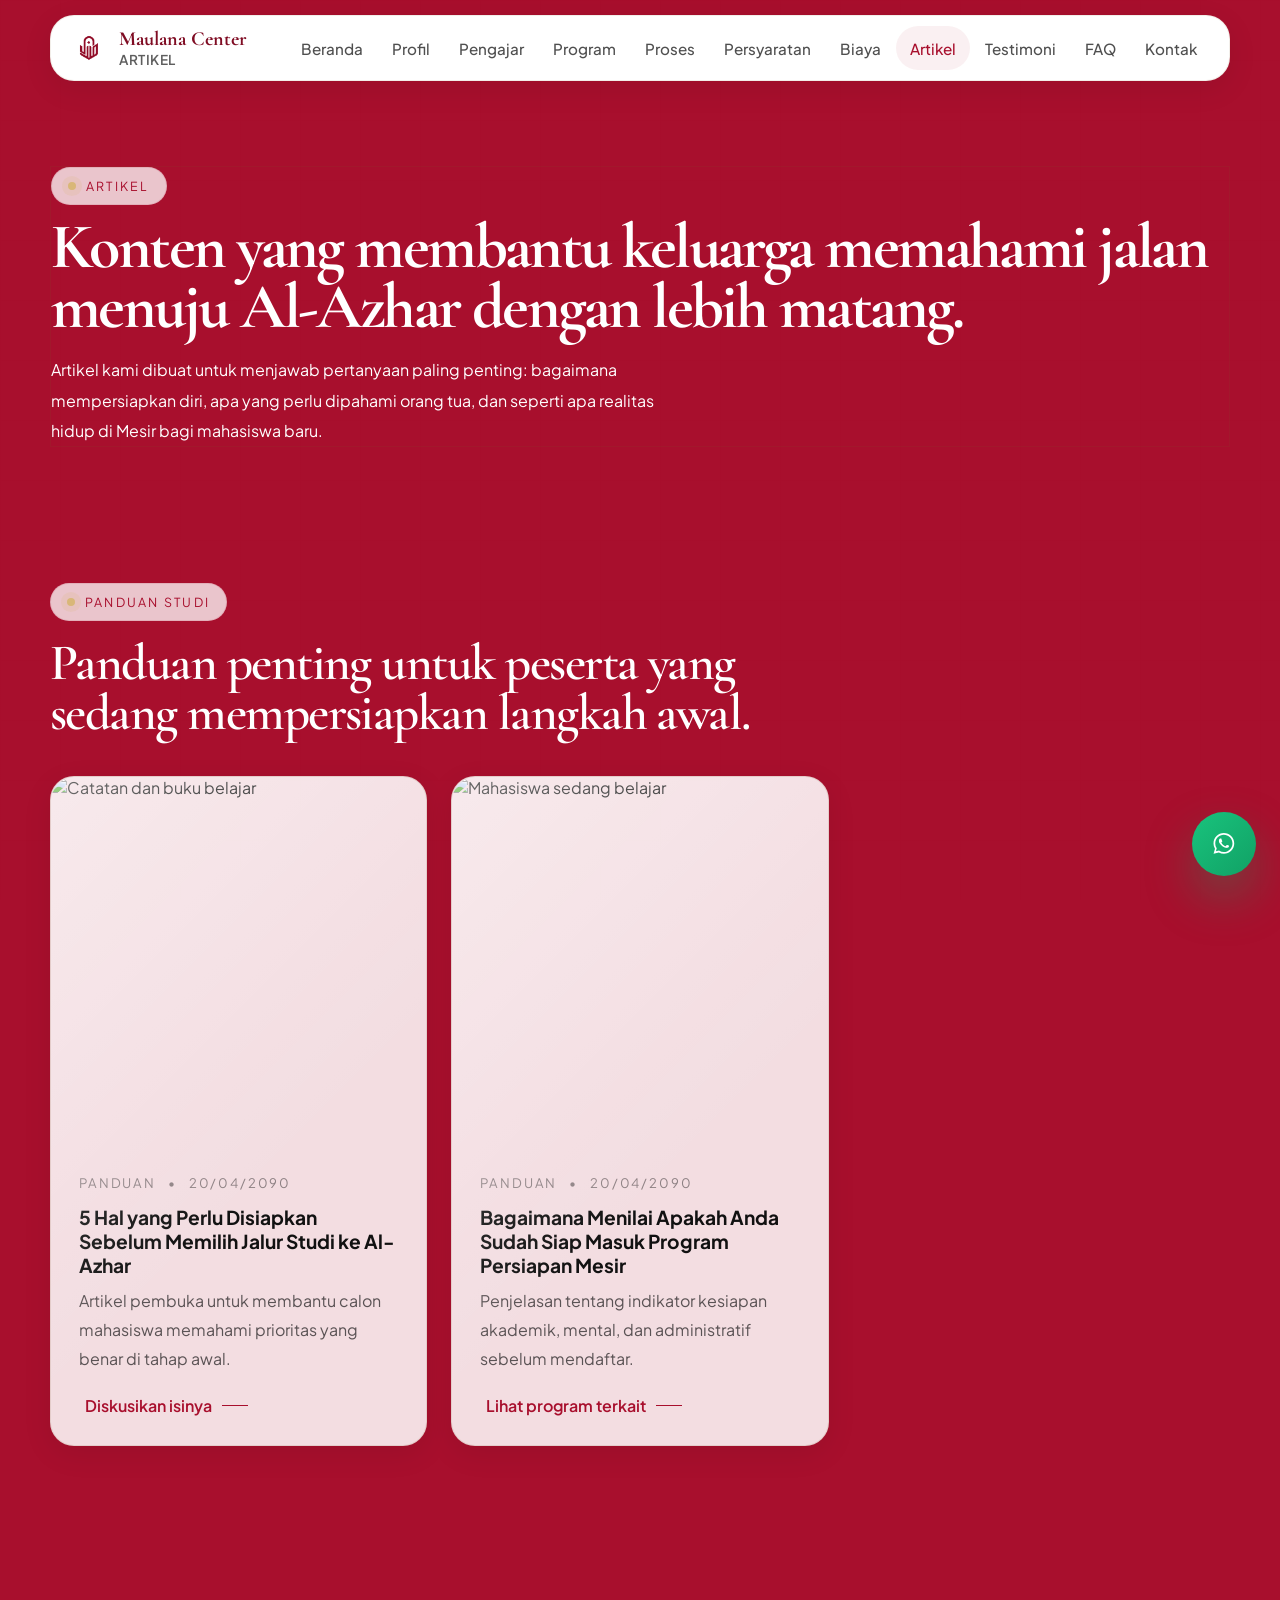
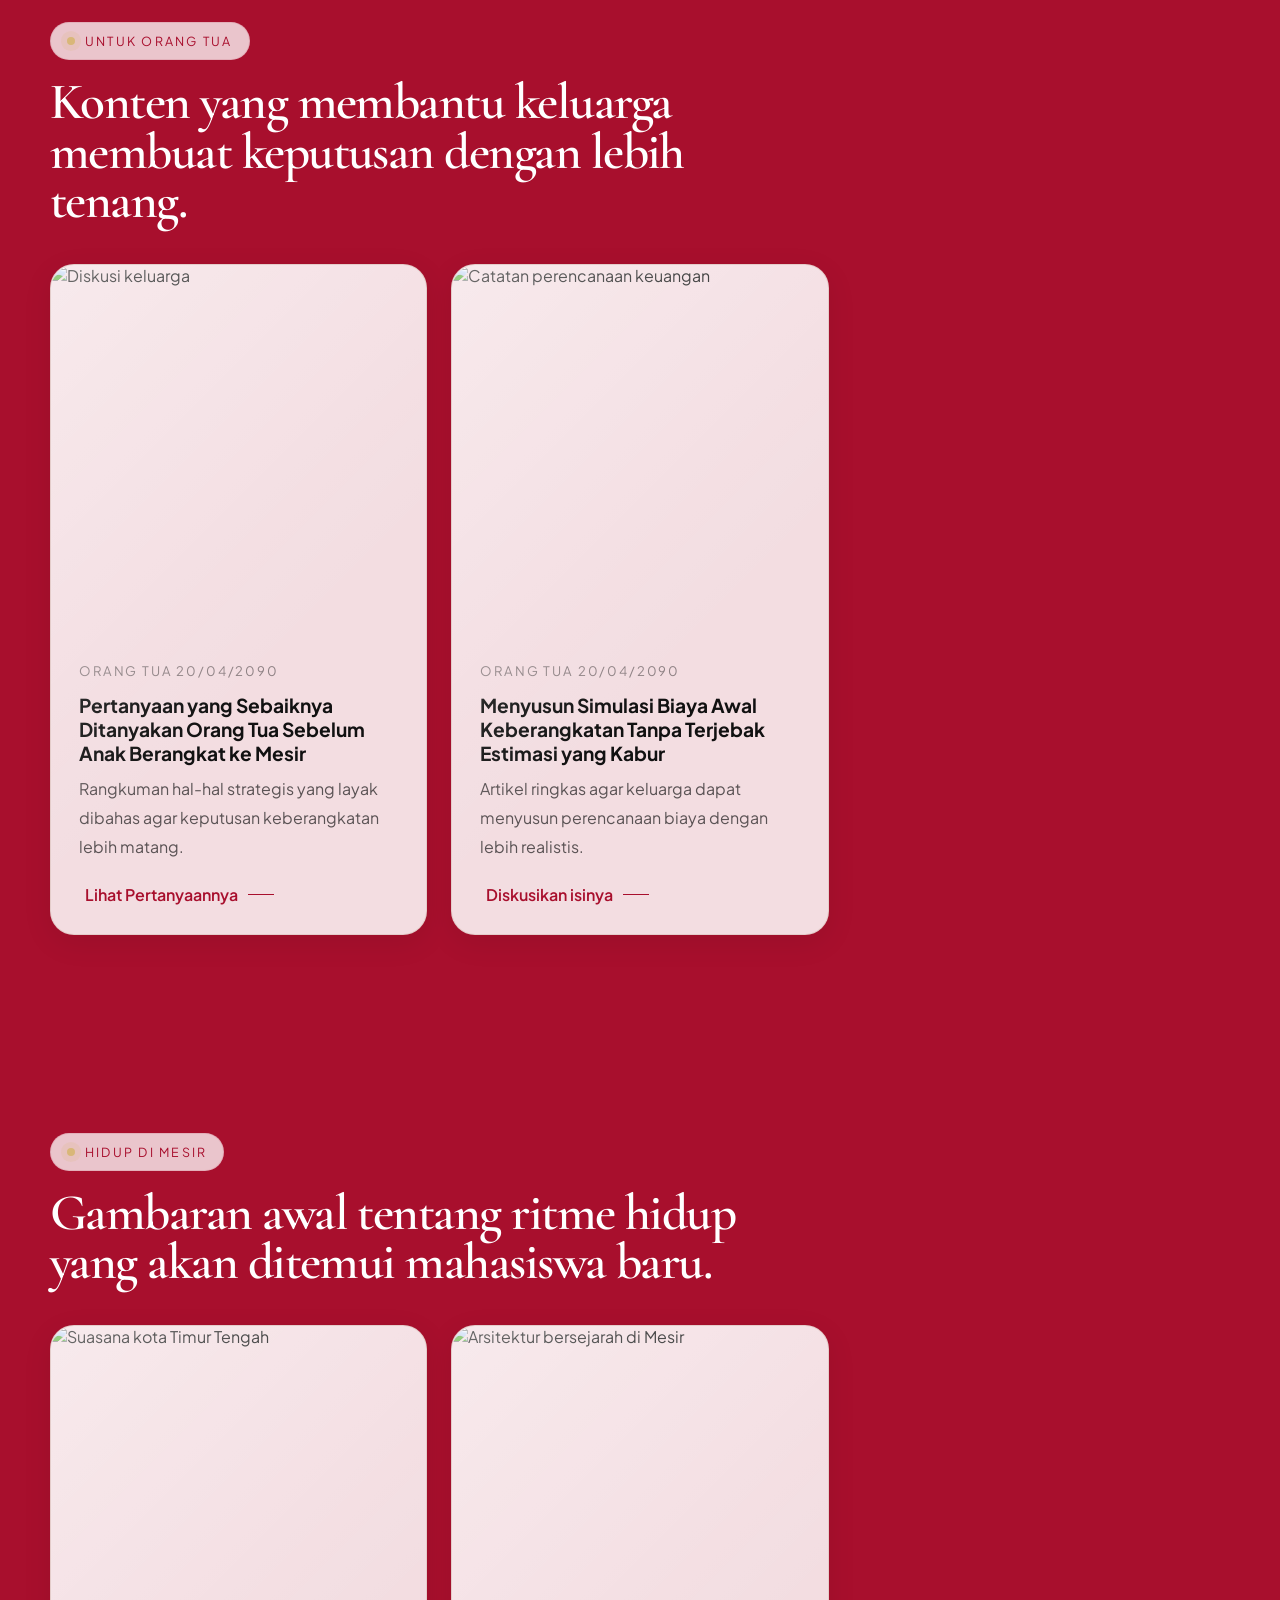
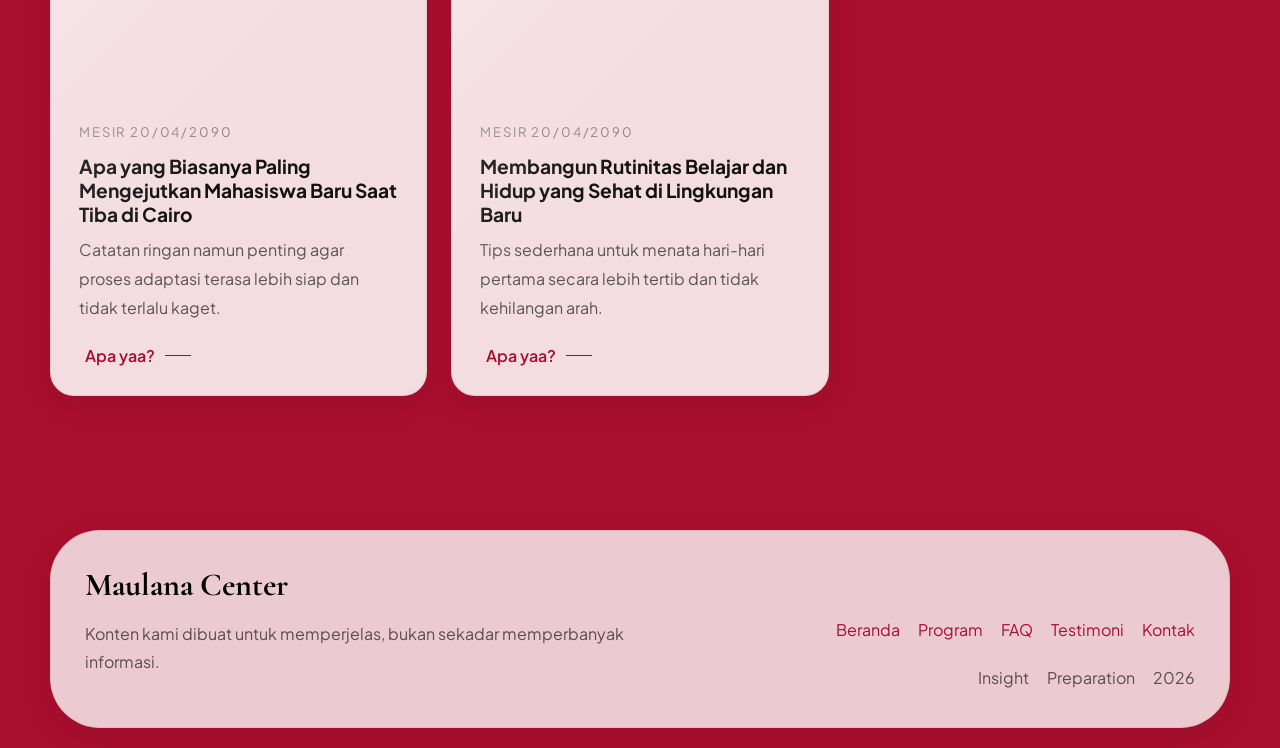
==== commit 1806ab7e: "Add files via upload" ====
--- a/artikel/index.html
+++ b/artikel/index.html
@@ -2,398 +2,494 @@
 <html lang="id">
 
 <head>
-  <meta charset="UTF-8">
-  <meta name="viewport" content="width=device-width, initial-scale=1.0, user-scalable=no">
+  <meta charset="UTF-8" />
+  <meta name="viewport" content="width=device-width, initial-scale=1.0" />
+
+  <base href="../" />
+
+  <title>Artikel | Maulana Center</title>
+  <meta property="og:image" content="https://maulanacenter.web.id/aset/ogimage.png">
+
+  <link rel="icon" type="image/png" href="https://maulanacenter.web.id/favicon.png">
+
+  <link rel="preconnect" href="https://fonts.googleapis.com" />
+  <link rel="preconnect" href="https://fonts.gstatic.com" crossorigin />
+
   <meta name="google" content="notranslate" />
-  <title>Under Construction | Developer at Work</title>
-
-  <link rel="preconnect" href="https://fonts.googleapis.com">
-  <link rel="preconnect" href="https://fonts.gstatic.com" crossorigin>
+
   <link
-    href="https://fonts.googleapis.com/css2?family=Cormorant+Garamond:ital,wght@0,600;0,700;1,600&family=Plus+Jakarta+Sans:wght@500;600;700&display=swap"
-    rel="stylesheet">
-
-  <style>
-    /* ── VARIABEL DAN THEME WARNA ── */
-    :root {
-      --color-bg: #fbf8f1;
-      --color-surface: rgba(255, 255, 255, 0.82);
-      --color-surface-strong: #ffffff;
-      --color-surface-muted: #f4ede2;
-      --color-border: rgba(125, 90, 40, 0.14);
-      --color-text: #ffffff;
-      --color-text-soft: rgba(255, 255, 255, 0.8);
-      --color-primary: #a80f2d;
-      --color-primary-deep: #7f0c23;
-      --color-secondary: #d9b778;
-      --color-emerald: #0f6d62;
-      --shadow-soft: 0 18px 60px rgba(54, 26, 17, 0.08);
-      --shadow-card: 0 24px 80px rgba(81, 35, 27, 0.12);
-      --radius-xl: 32px;
-      --radius-lg: 24px;
-      --font-body: "Plus Jakarta Sans", sans-serif;
-      --font-display: "Cormorant Garamond", serif;
-      --transition: 320ms cubic-bezier(0.22, 1, 0.36, 1);
-    }
-
-    * {
-      margin: 0;
-      padding: 0;
-      box-sizing: border-box;
-    }
-
-    body {
-      margin: 0;
-      padding: 0;
-      font-family: var(--font-body);
-      color: var(--color-text);
-      background-color: #3a0a14;
-      min-height: 100vh;
-      display: flex;
-      align-items: center;
-      justify-content: center;
-      overflow-x: hidden;
-      position: relative;
-    }
-
-    /* ── EFEK MESH GRADIENT ── */
-    body::before {
-      content: "";
-      position: fixed;
-      inset: 0;
-      z-index: -3;
-      background:
-        radial-gradient(ellipse 120% 80% at 20% 0%, rgba(144, 22, 42, 0.72) 0%, transparent 60%),
-        radial-gradient(ellipse 90% 70% at 85% 15%, rgba(127, 12, 35, 0.55) 0%, transparent 55%),
-        radial-gradient(ellipse 100% 60% at 50% 100%, rgba(74, 12, 22, 0.80) 0%, transparent 60%),
-        radial-gradient(ellipse 70% 50% at 5% 75%, rgba(15, 109, 98, 0.10) 0%, transparent 50%),
-        radial-gradient(ellipse 60% 40% at 95% 80%, rgba(168, 15, 45, 0.30) 0%, transparent 50%),
-        linear-gradient(160deg, #4a0c16 0%, #2a0810 40%, #3d0b18 70%, #1e0709 100%);
-    }
-
-    /* ── FLOATING BLOB DRIFT LAYER ── */
-    body::after {
-      content: "";
-      position: fixed;
-      inset: -20%;
-      width: 140%;
-      height: 140%;
-      z-index: -2;
-      background:
-        radial-gradient(ellipse 55% 40% at 25% 30%, rgba(168, 15, 45, 0.28) 0%, transparent 65%),
-        radial-gradient(ellipse 45% 35% at 75% 20%, rgba(217, 183, 120, 0.07) 0%, transparent 60%),
-        radial-gradient(ellipse 60% 45% at 60% 75%, rgba(127, 12, 35, 0.32) 0%, transparent 60%),
-        radial-gradient(ellipse 40% 30% at 15% 80%, rgba(15, 109, 98, 0.09) 0%, transparent 55%),
-        radial-gradient(ellipse 35% 28% at 88% 60%, rgba(217, 183, 120, 0.06) 0%, transparent 55%);
-      animation: blobDrift 28s ease-in-out infinite alternate;
-      pointer-events: none;
-    }
-
-    @keyframes blobDrift {
-      0% {
-        transform: translate(0%, 0%) scale(1);
-        opacity: 1;
-      }
-
-      50% {
-        transform: translate(-0.8%, 1.4%) scale(0.985);
-        opacity: 0.98;
-      }
-
-      100% {
-        transform: translate(0.6%, 1%) scale(0.99);
-        opacity: 1;
-      }
-    }
-
-    /* ── AMBIENT GRID LAYER ── */
-    .ambient-grid {
-      position: fixed;
-      inset: 0;
-      pointer-events: none;
-      z-index: -1;
-      opacity: 0.1;
-      background-image:
-        linear-gradient(rgba(217, 183, 120, 0.06) 1px, transparent 1px),
-        linear-gradient(90deg, rgba(217, 183, 120, 0.06) 1px, transparent 1px);
-      background-size: 72px 72px;
-    }
-
-    /* ── CONTAINER UTAMA ── */
-    .maintenance-panel {
-      max-width: 780px;
-      width: calc(100% - 40px);
-      text-align: center;
-      padding: 60px 40px 55px;
-      border-radius: var(--radius-xl);
-      background: linear-gradient(135deg, rgba(168, 15, 45, 0.28) 0%, rgba(93, 10, 24, 0.45) 100%);
-      box-shadow: var(--shadow-card), inset 0 2px 4px rgba(255, 255, 255, 0.1);
-      backdrop-filter: blur(32px);
-      -webkit-backdrop-filter: blur(32px);
-      border: 1px solid rgba(255, 255, 255, 0.08);
-      animation: panelPopIn 0.9s cubic-bezier(0.34, 1.2, 0.64, 1) forwards;
-      position: relative;
-      z-index: 1;
-    }
-
-    @keyframes panelPopIn {
-      from {
-        transform: scale(0.9) translateY(30px);
-        opacity: 0;
-      }
-
-      to {
-        transform: scale(1) translateY(0);
-        opacity: 1;
-      }
-    }
-
-    /* ── IKON DEVELOPER SEDERHANA ── */
-    .developer-icon {
-      margin-bottom: 32px;
-      display: flex;
-      justify-content: center;
-    }
-
-    .icon-circle {
-      background: rgba(25, 15, 20, 0.65);
-      backdrop-filter: blur(4px);
-      border-radius: 80px;
-      padding: 20px;
-      display: inline-flex;
-      align-items: center;
-      justify-content: center;
-      border: 1px solid rgba(217, 183, 120, 0.3);
-      box-shadow: 0 20px 35px -12px rgba(0, 0, 0, 0.4);
-    }
-
-    .icon-circle svg {
-      width: 56px;
-      height: 56px;
-      fill: var(--color-secondary);
-      filter: drop-shadow(0 2px 8px rgba(0, 0, 0, 0.3));
-    }
-
-    /* ── BADGE LABEL ── */
-    .status-label {
-      display: inline-flex;
-      align-items: center;
-      gap: 8px;
-      padding: 8px 16px;
-      border-radius: 999px;
-      background: rgba(255, 255, 255, 0.1);
-      border: 1px solid rgba(217, 183, 120, 0.25);
-      font-size: 0.75rem;
-      letter-spacing: 0.2em;
-      text-transform: uppercase;
-      color: var(--color-secondary);
-      margin-bottom: 24px;
-      font-weight: 600;
-    }
-
-    .status-label::before {
-      content: "";
-      width: 6px;
-      height: 6px;
-      border-radius: 50%;
-      background: #ffb700;
-      box-shadow: 0 0 10px #ffb700;
-      animation: blinkDot 1.5s infinite alternate;
-    }
-
-    @keyframes blinkDot {
-      from {
-        opacity: 0.4;
-      }
-
-      to {
-        opacity: 1;
-      }
-    }
-
-    /* ── TYPOGRAPHY ── */
-    h1 {
-      font-family: var(--font-display);
-      font-size: clamp(2.2rem, 5vw, 3.2rem);
-      font-weight: 600;
-      margin: 0 0 16px 0;
-      line-height: 1.1;
-      letter-spacing: -0.02em;
-      background: linear-gradient(135deg, #ffffff 30%, var(--color-secondary) 100%);
-      -webkit-background-clip: text;
-      -webkit-text-fill-color: transparent;
-    }
-
-    p {
-      color: var(--color-text-soft);
-      font-size: 1.05rem;
-      line-height: 1.7;
-      margin: 0 0 35px 0;
-      max-width: 48ch;
-      margin-left: auto;
-      margin-right: auto;
-    }
-
-    /* ── LOADING BAR ── */
-    .loading-line {
-      width: 240px;
-      height: 3px;
-      border-radius: 999px;
-      background: rgba(255, 255, 255, 0.08);
-      overflow: hidden;
-      margin: 0 auto 40px auto;
-    }
-
-    .loading-line span {
-      display: block;
-      width: 50%;
-      height: 100%;
-      background: linear-gradient(90deg, transparent, var(--color-secondary), transparent);
-      animation: loadingMove 1.8s cubic-bezier(0.4, 0, 0.2, 1) infinite;
-    }
-
-    @keyframes loadingMove {
-      0% {
-        transform: translateX(-150%);
-      }
-
-      100% {
-        transform: translateX(250%);
-      }
-    }
-
-    /* ── TOMBOL WHATSAPP ── */
-    .whatsapp-button {
-      display: inline-flex;
-      align-items: center;
-      justify-content: center;
-      gap: 14px;
-      background: linear-gradient(105deg, #25D366 0%, #128C7E 100%);
-      padding: 14px 36px;
-      border-radius: 999px;
-      box-shadow: 0 12px 28px rgba(0, 0, 0, 0.3), inset 0 1px 0 rgba(255, 255, 255, 0.2);
-      text-decoration: none;
-      color: white;
-      font-weight: 700;
-      font-size: 1rem;
-      letter-spacing: 0.5px;
-      font-family: var(--font-body);
-      transition: transform 0.2s ease, box-shadow 0.2s ease;
-      margin: 8px 0 35px 0;
-      border: 1px solid rgba(255, 255, 255, 0.3);
-      backdrop-filter: blur(2px);
-      cursor: pointer;
-    }
-
-    .whatsapp-button:hover {
-      transform: scale(1.02) translateY(-2px);
-      box-shadow: 0 20px 32px rgba(0, 0, 0, 0.4);
-      background: linear-gradient(105deg, #31d46f, #0f9d7e);
-    }
-
-    .whatsapp-button:active {
-      transform: scale(0.98);
-    }
-
-    .wa-icon {
-      width: 22px;
-      height: 22px;
-      fill: white;
-      filter: drop-shadow(0 1px 2px rgba(0, 0, 0, 0.2));
-    }
-
-    .wa-text {
-      font-weight: 600;
-      font-size: 1rem;
-      white-space: nowrap;
-    }
-
-    @media (max-width: 550px) {
-      .whatsapp-button {
-        padding: 12px 28px;
-        gap: 10px;
-      }
-
-      .wa-text {
-        font-size: 0.9rem;
-      }
-
-      .wa-icon {
-        width: 18px;
-        height: 18px;
-      }
-
-      .maintenance-panel {
-        padding: 40px 24px 45px;
-      }
-
-      .icon-circle svg {
-        width: 44px;
-        height: 44px;
-      }
-
-      .icon-circle {
-        padding: 16px;
-      }
-    }
-
-    /* ── FOOTER ── */
-    .footer-note {
-      font-size: 0.8rem;
-      color: rgba(255, 255, 255, 0.4);
-      letter-spacing: 0.05em;
-    }
-  </style>
+    href="https://fonts.googleapis.com/css2?family=Cormorant+Garamond:wght@500;600;700&amp;family=Plus+Jakarta+Sans:wght@400;500;600;700;800&amp;display=swap"
+    rel="stylesheet" />
+  <link rel="stylesheet" href="4profil.css" />
+
+  <script src="script.js" defer></script>
 </head>
 
-<body>
-
-  <div class="ambient-grid"></div>
-
-  <div class="maintenance-panel">
-
-    <!-- IKON DEVELOPER SEDERHANA (TANPA KODE) -->
-    <div class="developer-icon">
-      <div class="icon-circle">
-        <svg viewBox="0 0 24 24" xmlns="http://www.w3.org/2000/svg">
-          <path
-            d="M12 2C6.48 2 2 6.48 2 12s4.48 10 10 10 10-4.48 10-10S17.52 2 12 2zm-2 15h-2v-2h2v2zm0-4h-2V7h2v6zm6 4h-2v-2h2v2zm0-4h-2V7h2v6z" />
-        </svg>
+<body class="is-loading">
+
+  <div class="ambient-grid" aria-hidden="true"></div>
+
+  <div class="page-wrap">
+    <div data-navbar></div>
+    <main>
+      <section class="page-hero">
+        <div class="page-hero-panel scroll-reveal">
+          <div class="page-hero-copy">
+            <span class="section-label">Artikel</span>
+            <h1>Konten yang membantu keluarga memahami jalan menuju Al-Azhar dengan lebih matang.</h1>
+            <p>
+              Artikel kami dibuat untuk menjawab pertanyaan paling penting: bagaimana mempersiapkan diri, apa yang
+              perlu dipahami orang tua, dan seperti apa realitas hidup di Mesir bagi mahasiswa baru.
+            </p>
+          </div>
+        </div>
+  </div>
+  </section>
+
+  <section class="section section--compact" id="panduan">
+    <div class="container">
+      <div class="section-head scroll-reveal">
+        <span class="section-label">Panduan Studi</span>
+        <h2>Panduan penting untuk peserta yang sedang mempersiapkan langkah awal.</h2>
+      </div>
+      <div class="article-grid">
+
+
+
+
+        <!-- Kartu Artikel 1 -->
+        <article class="article-card scroll-reveal">
+          <div class="article-cover">
+            <img
+              src="https://images.unsplash.com/photo-1455390582262-044cdead277a?auto=format&amp;fit=crop&amp;w=1200&amp;q=80"
+              alt="Catatan dan buku belajar" loading="eager" decoding="async" />
+          </div>
+          <div class="article-meta"><span>Panduan</span><span>&bull;</span><span>20/04/2090</span></div>
+          <h3>5 Hal yang Perlu Disiapkan Sebelum Memilih Jalur Studi ke Al-Azhar</h3>
+          <p>Artikel pembuka untuk membantu calon mahasiswa memahami prioritas yang benar di tahap awal.</p>
+          <button class="button-inline modal-trigger" data-target="modal-1">Diskusikan isinya</button>
+        </article>
+
+
+        <div class="modal-overlay" id="modal-1" aria-hidden="true">
+          <div class="modal-container">
+            <!-- SVG Icon membuat presisi X menjadi sempurna di tengah -->
+            <button class="modal-close" aria-label="Tutup">
+              <svg viewBox="0 0 24 24" fill="none" stroke="currentColor" stroke-linecap="round" stroke-linejoin="round">
+                <line x1="18" y1="6" x2="6" y2="18"></line>
+                <line x1="6" y1="6" x2="18" y2="18"></line>
+              </svg>
+            </button>
+
+            <div class="modal-body">
+              <!-- Container untuk mencegah overlap antara tombol close dan teks -->
+              <div style="padding-right: 48px; margin-bottom: 24px;">
+                <div class="article-meta" style="color: var(--color-primary); margin-bottom: 8px; font-weight: 600;">
+                  <span>Artikel 1</span><span>&bull;</span><span>20/04/2090</span>
+                </div>
+                <h2 style="margin: 0; line-height: 1.2;">5 Hal yang Perlu Disiapkan Sebelum Memilih Jalur Studi ke
+                  Al-Azhar</h2>
+              </div>
+
+              <img src="https://images.unsplash.com/photo-1455390582262-044cdead277a?auto=format&fit=crop&w=1200&q=80"
+                alt="Catatan belajar" />
+
+              <div class="modal-content-text">
+                <p>Di sini kamu bisa menuliskan isi lengkap atau full dari artikel pertama. Penjelasan mendetail
+                  tentang
+                  prioritas awal, dokumen yang dibutuhkan, dan kesiapan mental bisa dijabarkan dalam beberapa
+                  paragraf.</p>
+                <p>Tambahkan paragraf kedua atau elemen lain seperti list (bullet points) jika artikelnya panjang
+                  agar pembaca
+                  lebih mudah memahaminya. Di sini kamu bisa menuliskan isi lengkap atau full dari artikel pertama.
+                  Penjelasan
+                  mendetail tentang
+                  prioritas awal, dokumen yang dibutuhkan, dan kesiapan mental bisa dijabarkan dalam beberapa
+                  paragraf.Di sini
+                  kamu bisa menuliskan isi lengkap atau full dari artikel pertama. Penjelasan mendetail tentang
+                  prioritas awal, dokumen yang dibutuhkan, dan kesiapan mental bisa dijabarkan dalam beberapa
+                  paragraf.Di sini
+                  kamu bisa menuliskan isi lengkap atau full dari artikel pertama. Penjelasan mendetail tentang
+                  prioritas awal, dokumen yang dibutuhkan, dan kesiapan mental bisa dijabarkan dalam beberapa
+                  paragraf.</p>
+                <p>Tambahan teks panjang agar modal bisa discroll dan membuktikan tombol close tetap di tempatnya.
+                  Lorem ipsum dolor sit amet, consectetur adipiscing elit. Aliquam nec efficitur turpis. Fusce eget
+                  lacus blandit, efficitur sapien ut, malesuada lorem. Suspendisse eleifend id tellus eu
+                  pellentesque. Praesent feugiat accumsan hendrerit.</p>
+                <p>Pellentesque id nunc sit amet dui maximus varius sit amet non lorem. Fusce eleifend felis et nunc
+                  viverra, vitae sodales felis vestibulum. Ut rhoncus purus est, ut bibendum est dignissim in. Donec
+                  vulputate tortor in justo volutpat euismod. Aliquam sit amet quam ex.</p>
+              </div>
+            </div>
+          </div>
+        </div>
+        <!-- Penutup Artikel 1 -->
+
+        <!-- Artikel 2 -->
+        <article class="article-card scroll-reveal">
+          <div class="article-cover">
+            <img
+              src="https://images.unsplash.com/photo-1503676260728-1c00da094a0b?auto=format&amp;fit=crop&amp;w=1200&amp;q=80"
+              alt="Mahasiswa sedang belajar" loading="lazy" decoding="async" />
+          </div>
+          <div class="article-meta"><span>Panduan</span><span>&bull;</span><span>20/04/2090</span></div>
+          <h3>Bagaimana Menilai Apakah Anda Sudah Siap Masuk Program Persiapan Mesir</h3>
+          <p>Penjelasan tentang indikator kesiapan akademik, mental, dan administratif sebelum mendaftar.</p>
+          <button class="button-inline modal-trigger" data-target="modal-2">Lihat program terkait</button>
+        </article>
+
+        <!-- Popup/Modal diletakkan tepat setelah </article> sesuai instruksi -->
+        <div class="modal-overlay" id="modal-2" aria-hidden="true">
+          <div class="modal-container">
+            <!-- SVG Icon -->
+            <button class="modal-close" aria-label="Tutup">
+              <svg viewBox="0 0 24 24" fill="none" stroke="currentColor" stroke-linecap="round" stroke-linejoin="round">
+                <line x1="18" y1="6" x2="6" y2="18"></line>
+                <line x1="6" y1="6" x2="18" y2="18"></line>
+              </svg>
+            </button>
+            <div class="modal-body">
+              <div style="padding-right: 48px; margin-bottom: 24px;">
+                <div class="article-meta" style="color: var(--color-primary); margin-bottom: 8px; font-weight: 600;">
+                  <span>Artikel 2</span><span>&bull;</span><span>20/04/2090</span>
+                </div>
+                <h2 style="margin: 0; line-height: 1.2;">Bagaimana Menilai Apakah Anda Sudah Siap Masuk Program
+                  Persiapan Mesir</h2>
+              </div>
+
+              <img src="https://images.unsplash.com/photo-1503676260728-1c00da094a0b?auto=format&fit=crop&w=1200&q=80"
+                alt="Mahasiswa" />
+
+              <div class="modal-content-text">
+                <p>Isi artikel lengkap untuk artikel kedua. Jelaskan indikator akademik dan lain-lain di sini.</p>
+              </div>
+            </div>
+          </div>
+        </div>
+
       </div>
     </div>
-
-    <div>
-      <div class="status-label">website Sedang Perbaikan</div>
+  </section>
+
+  <section class="section section--compact" id="orang-tua">
+    <div class="container">
+      <div class="section-head scroll-reveal">
+        <span class="section-label">Untuk Orang Tua</span>
+        <h2>Konten yang membantu keluarga membuat keputusan dengan lebih tenang.</h2>
+      </div>
+      <div class="article-grid">
+        <article class="article-card scroll-reveal">
+          <div class="article-cover">
+            <img
+              src="https://images.unsplash.com/photo-1517048676732-d65bc937f952?auto=format&amp;fit=crop&amp;w=1200&amp;q=80"
+              alt="Diskusi keluarga" loading="lazy" decoding="async" />
+          </div>
+          <div class="article-meta"><span>Orang Tua 20/04/2090</span><span></span><span></span></div>
+          <h3>Pertanyaan yang Sebaiknya Ditanyakan Orang Tua Sebelum Anak Berangkat ke Mesir</h3>
+          <p>Rangkuman hal-hal strategis yang layak dibahas agar keputusan keberangkatan lebih matang.</p>
+          <button class="button-inline modal-trigger" data-target="modal-3">Lihat Pertanyaannya</button>
+        </article>
+
+        <div class="modal-overlay" id="modal-3" aria-hidden="true">
+          <div class="modal-container">
+            <!-- SVG Icon membuat presisi X menjadi sempurna di tengah -->
+            <button class="modal-close" aria-label="Tutup">
+              <svg viewBox="0 0 24 24" fill="none" stroke="currentColor" stroke-linecap="round" stroke-linejoin="round">
+                <line x1="18" y1="6" x2="6" y2="18"></line>
+                <line x1="6" y1="6" x2="18" y2="18"></line>
+              </svg>
+            </button>
+
+            <div class="modal-body">
+              <!-- Container untuk mencegah overlap antara tombol close dan teks -->
+              <div style="padding-right: 48px; margin-bottom: 24px;">
+                <div class="article-meta" style="color: var(--color-primary); margin-bottom: 8px; font-weight: 600;">
+                  <span>Artikel 3</span><span>&bull;</span><span>20/04/2090</span>
+                </div>
+                <h2 style="margin: 0; line-height: 1.2;">5 Hal yang Perlu Disiapkan Sebelum Memilih Jalur Studi ke
+                  Al-Azhar</h2>
+              </div>
+
+              <img src="https://images.unsplash.com/photo-1455390582262-044cdead277a?auto=format&fit=crop&w=1200&q=80"
+                alt="Catatan belajar" />
+
+              <div class="modal-content-text">
+                <p>Di sini kamu bisa menuliskan isi lengkap atau full dari artikel pertama. Penjelasan mendetail
+                  tentang
+                  prioritas awal, dokumen yang dibutuhkan, dan kesiapan mental bisa dijabarkan dalam beberapa
+                  paragraf.</p>
+                <p>Tambahkan paragraf kedua atau elemen lain seperti list (bullet points) jika artikelnya panjang
+                  agar pembaca
+                  lebih mudah memahaminya. Di sini kamu bisa menuliskan isi lengkap atau full dari artikel pertama.
+                  Penjelasan
+                  mendetail tentang
+                  prioritas awal, dokumen yang dibutuhkan, dan kesiapan mental bisa dijabarkan dalam beberapa
+                  paragraf.Di sini
+                  kamu bisa menuliskan isi lengkap atau full dari artikel pertama. Penjelasan mendetail tentang
+                  prioritas awal, dokumen yang dibutuhkan, dan kesiapan mental bisa dijabarkan dalam beberapa
+                  paragraf.Di sini
+                  kamu bisa menuliskan isi lengkap atau full dari artikel pertama. Penjelasan mendetail tentang
+                  prioritas awal, dokumen yang dibutuhkan, dan kesiapan mental bisa dijabarkan dalam beberapa
+                  paragraf.</p>
+                <p>Tambahan teks panjang agar modal bisa discroll dan membuktikan tombol close tetap di tempatnya.
+                  Lorem ipsum dolor sit amet, consectetur adipiscing elit. Aliquam nec efficitur turpis. Fusce eget
+                  lacus blandit, efficitur sapien ut, malesuada lorem. Suspendisse eleifend id tellus eu
+                  pellentesque. Praesent feugiat accumsan hendrerit.</p>
+                <p>Pellentesque id nunc sit amet dui maximus varius sit amet non lorem. Fusce eleifend felis et nunc
+                  viverra, vitae sodales felis vestibulum. Ut rhoncus purus est, ut bibendum est dignissim in. Donec
+                  vulputate tortor in justo volutpat euismod. Aliquam sit amet quam ex.</p>
+              </div>
+            </div>
+          </div>
+        </div>
+        <!-- Penutup Artikel 3 -->
+
+
+        <!-- Artikel 4 -->
+        <article class="article-card scroll-reveal">
+          <div class="article-cover">
+            <img
+              src="https://images.unsplash.com/photo-1517457373958-b7bdd4587205?auto=format&amp;fit=crop&amp;w=1200&amp;q=80"
+              alt="Catatan perencanaan keuangan" loading="lazy" decoding="async" />
+          </div>
+          <div class="article-meta"><span>Orang Tua 20/04/2090</span><span></span><span></span></div>
+          <h3>Menyusun Simulasi Biaya Awal Keberangkatan Tanpa Terjebak Estimasi yang Kabur</h3>
+          <p>Artikel ringkas agar keluarga dapat menyusun perencanaan biaya dengan lebih realistis.</p>
+          <button class="button-inline modal-trigger" data-target="modal-4">Diskusikan isinya</button>
+        </article>
+        <div class="modal-overlay" id="modal-4" aria-hidden="true">
+          <div class="modal-container">
+            <!-- SVG Icon membuat presisi X menjadi sempurna di tengah -->
+            <button class="modal-close" aria-label="Tutup">
+              <svg viewBox="0 0 24 24" fill="none" stroke="currentColor" stroke-linecap="round" stroke-linejoin="round">
+                <line x1="18" y1="6" x2="6" y2="18"></line>
+                <line x1="6" y1="6" x2="18" y2="18"></line>
+              </svg>
+            </button>
+
+            <div class="modal-body">
+              <!-- Container untuk mencegah overlap antara tombol close dan teks -->
+              <div style="padding-right: 48px; margin-bottom: 24px;">
+                <div class="article-meta" style="color: var(--color-primary); margin-bottom: 8px; font-weight: 600;">
+                  <span>Artikel 4</span><span>&bull;</span><span>20/04/2090</span>
+                </div>
+                <h2 style="margin: 0; line-height: 1.2;">5 Hal yang Perlu Disiapkan Sebelum Memilih Jalur Studi ke
+                  Al-Azhar</h2>
+              </div>
+
+              <img src="https://images.unsplash.com/photo-1455390582262-044cdead277a?auto=format&fit=crop&w=1200&q=80"
+                alt="Catatan belajar" />
+
+              <div class="modal-content-text">
+                <p>Di sini kamu bisa menuliskan isi lengkap atau full dari artikel pertama. Penjelasan mendetail
+                  tentang
+                  prioritas awal, dokumen yang dibutuhkan, dan kesiapan mental bisa dijabarkan dalam beberapa
+                  paragraf.</p>
+                <p>Tambahkan paragraf kedua atau elemen lain seperti list (bullet points) jika artikelnya panjang
+                  agar pembaca
+                  lebih mudah memahaminya. Di sini kamu bisa menuliskan isi lengkap atau full dari artikel pertama.
+                  Penjelasan
+                  mendetail tentang
+                  prioritas awal, dokumen yang dibutuhkan, dan kesiapan mental bisa dijabarkan dalam beberapa
+                  paragraf.Di sini
+                  kamu bisa menuliskan isi lengkap atau full dari artikel pertama. Penjelasan mendetail tentang
+                  prioritas awal, dokumen yang dibutuhkan, dan kesiapan mental bisa dijabarkan dalam beberapa
+                  paragraf.Di sini
+                  kamu bisa menuliskan isi lengkap atau full dari artikel pertama. Penjelasan mendetail tentang
+                  prioritas awal, dokumen yang dibutuhkan, dan kesiapan mental bisa dijabarkan dalam beberapa
+                  paragraf.</p>
+                <p>Tambahan teks panjang agar modal bisa discroll dan membuktikan tombol close tetap di tempatnya.
+                  Lorem ipsum dolor sit amet, consectetur adipiscing elit. Aliquam nec efficitur turpis. Fusce eget
+                  lacus blandit, efficitur sapien ut, malesuada lorem. Suspendisse eleifend id tellus eu
+                  pellentesque. Praesent feugiat accumsan hendrerit.</p>
+                <p>Pellentesque id nunc sit amet dui maximus varius sit amet non lorem. Fusce eleifend felis et nunc
+                  viverra, vitae sodales felis vestibulum. Ut rhoncus purus est, ut bibendum est dignissim in. Donec
+                  vulputate tortor in justo volutpat euismod. Aliquam sit amet quam ex.</p>
+              </div>
+            </div>
+          </div>
+        </div>
+
+        <!-- Penutup Artikel 4 -->
+
+      </div>
     </div>
-
-    <h1>Sedang Membangun<br>Pengalaman Baru</h1>
-
-    <p>Developer kami sedang bekerja keras untuk memberikan performa terbaik & fitur revolusioner. Website akan segera
-      hadir lebih cepat, lebih elegan.</p>
-
-    <!-- TOMBOL WHATSAPP -->
-    <a href="https://wa.me/6281522775390?text=Halo%20Admin%20Mediator,%20saya%20melihat%20website%20sedang%20dalam%20pemeliharaan.%20Mohon%20informasi%20lebih%20lanjut."
-      class="whatsapp-button" target="_blank" rel="noopener noreferrer">
-      <svg class="wa-icon" viewBox="0 0 24 24" xmlns="http://www.w3.org/2000/svg">
-        <path
-          d="M19.077 4.928C17.191 3.041 14.683 2 12.006 2 6.798 2 2.552 6.246 2.552 11.454c0 1.698.444 3.355 1.29 4.814L2 22l5.858-1.802c1.404.768 2.983 1.176 4.618 1.176 5.208 0 9.454-4.246 9.454-9.454 0-2.523-.984-4.896-2.77-6.682l-.083-.09zM12.006 20.05c-1.436 0-2.846-.386-4.062-1.112l-.293-.174-3.472 1.067 1.112-3.364-.19-.3a7.97 7.97 0 0 1-1.233-4.22c0-4.406 3.586-7.992 7.992-7.992 2.133 0 4.138.83 5.645 2.337a7.935 7.935 0 0 1 2.338 5.645c0 4.406-3.586 7.992-7.992 7.992h-.045zm4.348-5.983c-.238-.119-1.408-.695-1.627-.774-.218-.08-.377-.119-.536.119-.158.238-.624.775-.764.934-.14.16-.28.18-.518.06-.238-.12-1.005-.37-1.914-1.18-.707-.63-1.185-1.408-1.324-1.647-.14-.238-.015-.367.105-.486.108-.108.238-.278.357-.417.12-.14.16-.238.238-.397.08-.16.04-.298-.02-.417-.06-.12-.536-1.29-.734-1.767-.193-.462-.39-.4-.537-.408a9.55 9.55 0 0 0-.456-.008c-.16 0-.417.06-.636.298-.22.238-.833.813-.833 1.982 0 1.17.852 2.3.97 2.46.12.16 1.666 2.542 4.03 3.563.563.243 1.002.388 1.344.497.564.18 1.077.154 1.482.093.453-.068 1.394-.57 1.59-1.12.196-.55.196-1.02.138-1.118-.06-.1-.22-.16-.46-.278z" />
-      </svg>
-      <span class="wa-text">Hubungi Admin Mediator</span>
-    </a>
-
-    <div class="loading-line">
-      <span></span>
+  </section>
+
+  <section class="section" id="mesir">
+    <div class="container">
+      <div class="section-head scroll-reveal">
+        <span class="section-label">Hidup di Mesir</span>
+        <h2>Gambaran awal tentang ritme hidup yang akan ditemui mahasiswa baru.</h2>
+      </div>
+      <div class="article-grid">
+        <article class="article-card scroll-reveal">
+          <div class="article-cover">
+            <img
+              src="https://images.unsplash.com/photo-1500530855697-b586d89ba3ee?auto=format&amp;fit=crop&amp;w=1200&amp;q=80"
+              alt="Suasana kota Timur Tengah" loading="lazy" decoding="async" />
+          </div>
+          <div class="article-meta"><span>Mesir 20/04/2090</span><span></span><span></span></div>
+          <h3>Apa yang Biasanya Paling Mengejutkan Mahasiswa Baru Saat Tiba di Cairo</h3>
+          <p>Catatan ringan namun penting agar proses adaptasi terasa lebih siap dan tidak terlalu kaget.</p>
+          <button class="button-inline modal-trigger" data-target="modal-5">Apa yaa?</button>
+        </article>
+        <div class="modal-overlay" id="modal-5" aria-hidden="true">
+          <div class="modal-container">
+            <!-- SVG Icon membuat presisi X menjadi sempurna di tengah -->
+            <button class="modal-close" aria-label="Tutup">
+              <svg viewBox="0 0 24 24" fill="none" stroke="currentColor" stroke-linecap="round" stroke-linejoin="round">
+                <line x1="18" y1="6" x2="6" y2="18"></line>
+                <line x1="6" y1="6" x2="18" y2="18"></line>
+              </svg>
+            </button>
+
+            <div class="modal-body">
+              <!-- Container untuk mencegah overlap antara tombol close dan teks -->
+              <div style="padding-right: 48px; margin-bottom: 24px;">
+                <div class="article-meta" style="color: var(--color-primary); margin-bottom: 8px; font-weight: 600;">
+                  <span>Artikel 5</span><span>&bull;</span><span>20/04/2090</span>
+                </div>
+                <h2 style="margin: 0; line-height: 1.2;">5 Hal yang Perlu Disiapkan Sebelum Memilih Jalur Studi ke
+                  Al-Azhar</h2>
+              </div>
+
+              <img src="https://images.unsplash.com/photo-1455390582262-044cdead277a?auto=format&fit=crop&w=1200&q=80"
+                alt="Catatan belajar" />
+
+              <div class="modal-content-text">
+                <p>Di sini kamu bisa menuliskan isi lengkap atau full dari artikel pertama. Penjelasan mendetail
+                  tentang
+                  prioritas awal, dokumen yang dibutuhkan, dan kesiapan mental bisa dijabarkan dalam beberapa
+                  paragraf.</p>
+                <p>Tambahkan paragraf kedua atau elemen lain seperti list (bullet points) jika artikelnya panjang
+                  agar pembaca
+                  lebih mudah memahaminya. Di sini kamu bisa menuliskan isi lengkap atau full dari artikel pertama.
+                  Penjelasan
+                  mendetail tentang
+                  prioritas awal, dokumen yang dibutuhkan, dan kesiapan mental bisa dijabarkan dalam beberapa
+                  paragraf.Di sini
+                  kamu bisa menuliskan isi lengkap atau full dari artikel pertama. Penjelasan mendetail tentang
+                  prioritas awal, dokumen yang dibutuhkan, dan kesiapan mental bisa dijabarkan dalam beberapa
+                  paragraf.Di sini
+                  kamu bisa menuliskan isi lengkap atau full dari artikel pertama. Penjelasan mendetail tentang
+                  prioritas awal, dokumen yang dibutuhkan, dan kesiapan mental bisa dijabarkan dalam beberapa
+                  paragraf.</p>
+                <p>Tambahan teks panjang agar modal bisa discroll dan membuktikan tombol close tetap di tempatnya.
+                  Lorem ipsum dolor sit amet, consectetur adipiscing elit. Aliquam nec efficitur turpis. Fusce eget
+                  lacus blandit, efficitur sapien ut, malesuada lorem. Suspendisse eleifend id tellus eu
+                  pellentesque. Praesent feugiat accumsan hendrerit.</p>
+                <p>Pellentesque id nunc sit amet dui maximus varius sit amet non lorem. Fusce eleifend felis et nunc
+                  viverra, vitae sodales felis vestibulum. Ut rhoncus purus est, ut bibendum est dignissim in. Donec
+                  vulputate tortor in justo volutpat euismod. Aliquam sit amet quam ex.</p>
+              </div>
+            </div>
+          </div>
+        </div>
+
+
+
+        <article class="article-card scroll-reveal">
+          <div class="article-cover">
+            <img
+              src="https://images.unsplash.com/photo-1516302752625-fcc3c50ae61f?auto=format&amp;fit=crop&amp;w=1200&amp;q=80"
+              alt="Arsitektur bersejarah di Mesir" loading="lazy" decoding="async" />
+          </div>
+          <div class="article-meta"><span>Mesir 20/04/2090</span><span></span><span></span></div>
+          <h3>Membangun Rutinitas Belajar dan Hidup yang Sehat di Lingkungan Baru</h3>
+          <p>Tips sederhana untuk menata hari-hari pertama secara lebih tertib dan tidak kehilangan arah.</p>
+          <button class="button-inline modal-trigger" data-target="modal-6">Apa yaa?</button>
+        </article>
+        <div class="modal-overlay" id="modal-6" aria-hidden="true">
+          <div class="modal-container">
+            <!-- SVG Icon membuat presisi X menjadi sempurna di tengah -->
+            <button class="modal-close" aria-label="Tutup">
+              <svg viewBox="0 0 24 24" fill="none" stroke="currentColor" stroke-linecap="round" stroke-linejoin="round">
+                <line x1="18" y1="6" x2="6" y2="18"></line>
+                <line x1="6" y1="6" x2="18" y2="18"></line>
+              </svg>
+            </button>
+
+            <div class="modal-body">
+              <!-- Container untuk mencegah overlap antara tombol close dan teks -->
+              <div style="padding-right: 48px; margin-bottom: 24px;">
+                <div class="article-meta" style="color: var(--color-primary); margin-bottom: 8px; font-weight: 600;">
+                  <span>Artikel 6</span><span>&bull;</span><span>20/04/2090</span>
+                </div>
+                <h2 style="margin: 0; line-height: 1.2;">5 Hal yang Perlu Disiapkan Sebelum Memilih Jalur Studi ke
+                  Al-Azhar</h2>
+              </div>
+
+              <img src="https://images.unsplash.com/photo-1455390582262-044cdead277a?auto=format&fit=crop&w=1200&q=80"
+                alt="Catatan belajar" />
+
+              <div class="modal-content-text">
+                <p>Di sini kamu bisa menuliskan isi lengkap atau full dari artikel pertama. Penjelasan mendetail
+                  tentang
+                  prioritas awal, dokumen yang dibutuhkan, dan kesiapan mental bisa dijabarkan dalam beberapa
+                  paragraf.</p>
+                <p>Tambahkan paragraf kedua atau elemen lain seperti list (bullet points) jika artikelnya panjang
+                  agar pembaca
+                  lebih mudah memahaminya. Di sini kamu bisa menuliskan isi lengkap atau full dari artikel pertama.
+                  Penjelasan
+                  mendetail tentang
+                  prioritas awal, dokumen yang dibutuhkan, dan kesiapan mental bisa dijabarkan dalam beberapa
+                  paragraf.Di sini
+                  kamu bisa menuliskan isi lengkap atau full dari artikel pertama. Penjelasan mendetail tentang
+                  prioritas awal, dokumen yang dibutuhkan, dan kesiapan mental bisa dijabarkan dalam beberapa
+                  paragraf.Di sini
+                  kamu bisa menuliskan isi lengkap atau full dari artikel pertama. Penjelasan mendetail tentang
+                  prioritas awal, dokumen yang dibutuhkan, dan kesiapan mental bisa dijabarkan dalam beberapa
+                  paragraf.</p>
+                <p>Tambahan teks panjang agar modal bisa discroll dan membuktikan tombol close tetap di tempatnya.
+                  Lorem ipsum dolor sit amet, consectetur adipiscing elit. Aliquam nec efficitur turpis. Fusce eget
+                  lacus blandit, efficitur sapien ut, malesuada lorem. Suspendisse eleifend id tellus eu
+                  pellentesque. Praesent feugiat accumsan hendrerit.</p>
+                <p>Pellentesque id nunc sit amet dui maximus varius sit amet non lorem. Fusce eleifend felis et nunc
+                  viverra, vitae sodales felis vestibulum. Ut rhoncus purus est, ut bibendum est dignissim in. Donec
+                  vulputate tortor in justo volutpat euismod. Aliquam sit amet quam ex.</p>
+              </div>
+            </div>
+          </div>
+        </div>
+      </div>
     </div>
-
-    <div class="footer-note">
-      &copy; 2026 Hak Cipta Dilindungi · Deployment Progress
+  </section>
+  </main>
+
+  <footer class="footer">
+    <div class="footer-shell">
+      <div class="footer-brand">
+        <h3>Maulana Center</h3>
+        <p>Konten kami dibuat untuk memperjelas, bukan sekadar memperbanyak informasi.</p>
+      </div>
+      <div>
+        <div class="footer-links">
+          <a href="./" style="color: #a80f2d;">Beranda </a>
+          <a href="program/" style="color: #a80f2d;">Program</a>
+          <a href="faq/" style="color: #a80f2d;">FAQ</a>
+          <a href="testimoni/" style="color: #a80f2d;">Testimoni</a>
+          <a href="kontak/" style="color: #a80f2d;">Kontak</a>
+        </div>
+        <div class="footer-meta">
+          <span>Insight</span>
+          <span>Preparation</span>
+          <span data-current-year></span>
+        </div>
+      </div>
     </div>
+  </footer>
   </div>
 
-  <script>
-    // Halaman ringan, tanpa animasi coding yang memberatkan
-    console.log('Under Construction - Light Version');
-  </script>
+  <a class="whatsapp-float" href="https://wa.me/6281522775390" target="_blank" rel="noreferrer"
+    aria-label="Hubungi via WhatsApp">
+    <svg viewBox="0 0 32 32" aria-hidden="true">
+      <path
+        d="M27.7 15.3c0 6.5-5.3 11.8-11.8 11.8-2.1 0-4-.5-5.8-1.5l-6 1.6 1.6-5.8A11.7 11.7 0 0 1 4 15.3C4 8.8 9.3 3.5 15.8 3.5s11.9 5.3 11.9 11.8Zm-11.9-9.9c-5.4 0-9.8 4.4-9.8 9.9 0 1.9.5 3.7 1.5 5.2l.2.3-.9 3.5 3.6-.9.3.2c1.5 1 3.2 1.5 5.1 1.5 5.4 0 9.9-4.4 9.9-9.8 0-5.5-4.5-9.9-9.9-9.9Zm5.8 12.6c-.3-.2-1.8-.9-2-.9-.3-.1-.5-.2-.7.2s-.8.9-.9 1.1c-.2.2-.4.2-.7.1-.3-.2-1.3-.5-2.5-1.6a9.4 9.4 0 0 1-1.7-2.2c-.2-.3 0-.5.1-.7.1-.1.3-.4.5-.5.2-.2.2-.3.3-.5s0-.4 0-.5c-.1-.2-.7-1.7-.9-2.3-.2-.6-.4-.5-.7-.5h-.6c-.2 0-.5.1-.7.4-.2.3-1 1-.9 2.4 0 1.4 1 2.7 1.1 2.9.1.2 2 3 4.8 4.3.7.3 1.2.5 1.6.6.7.2 1.3.2 1.8.1.6-.1 1.8-.7 2-1.4.3-.7.3-1.3.2-1.4-.1-.1-.3-.2-.6-.3Z">
+      </path>
+    </svg>
+  </a>
+
 </body>
 
-</html>
+</html>
